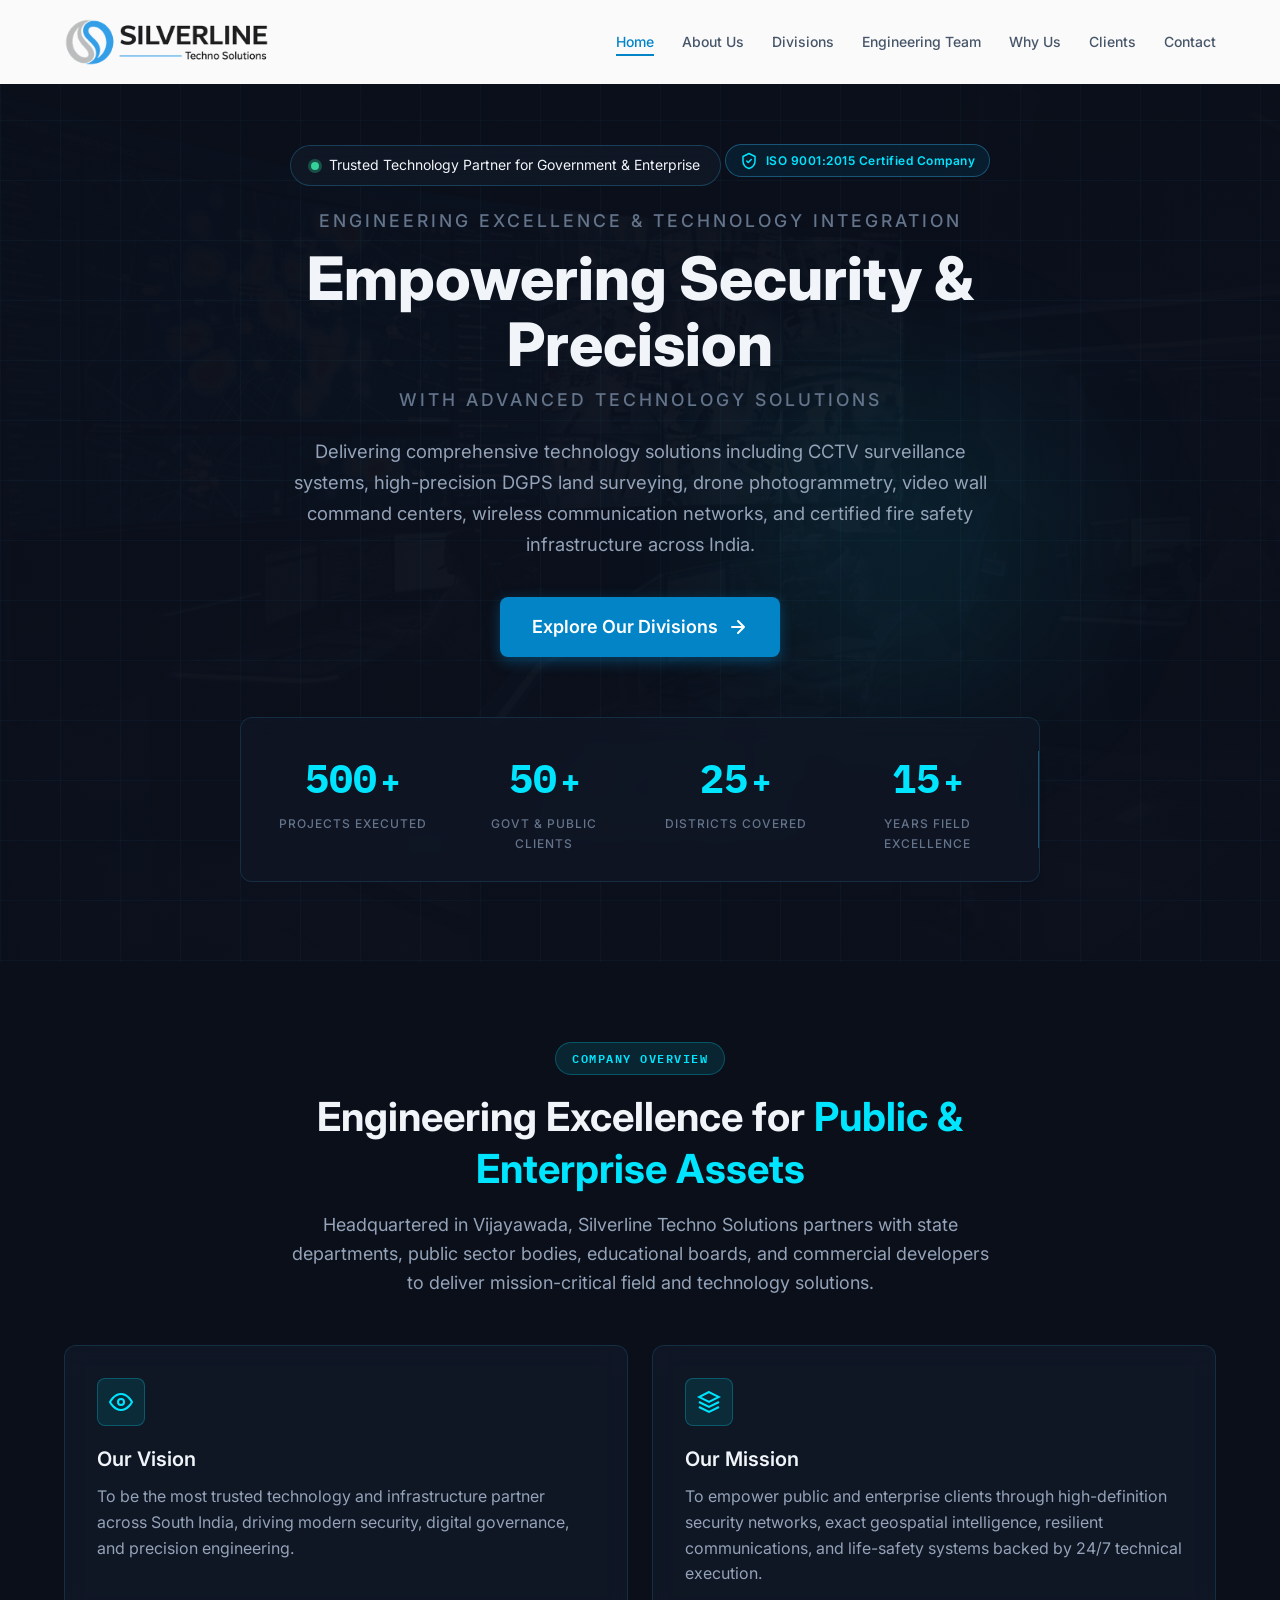
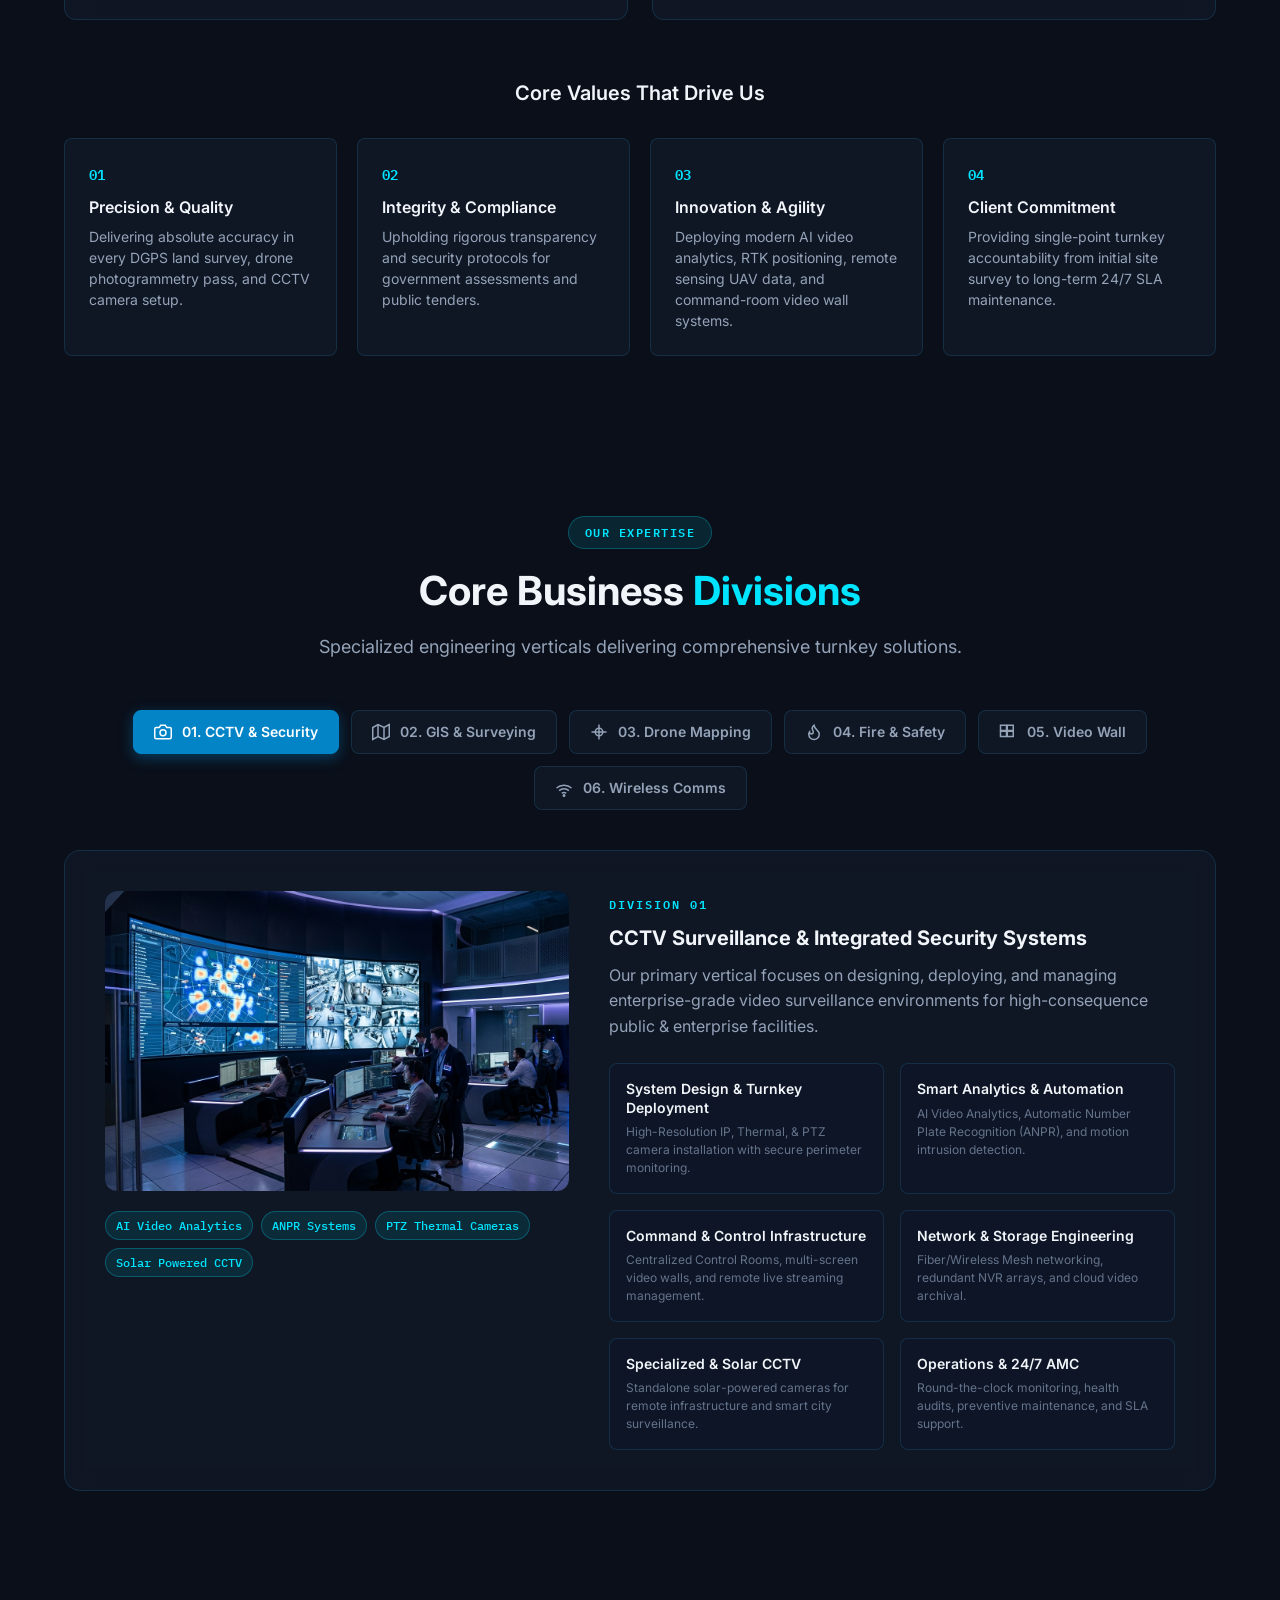
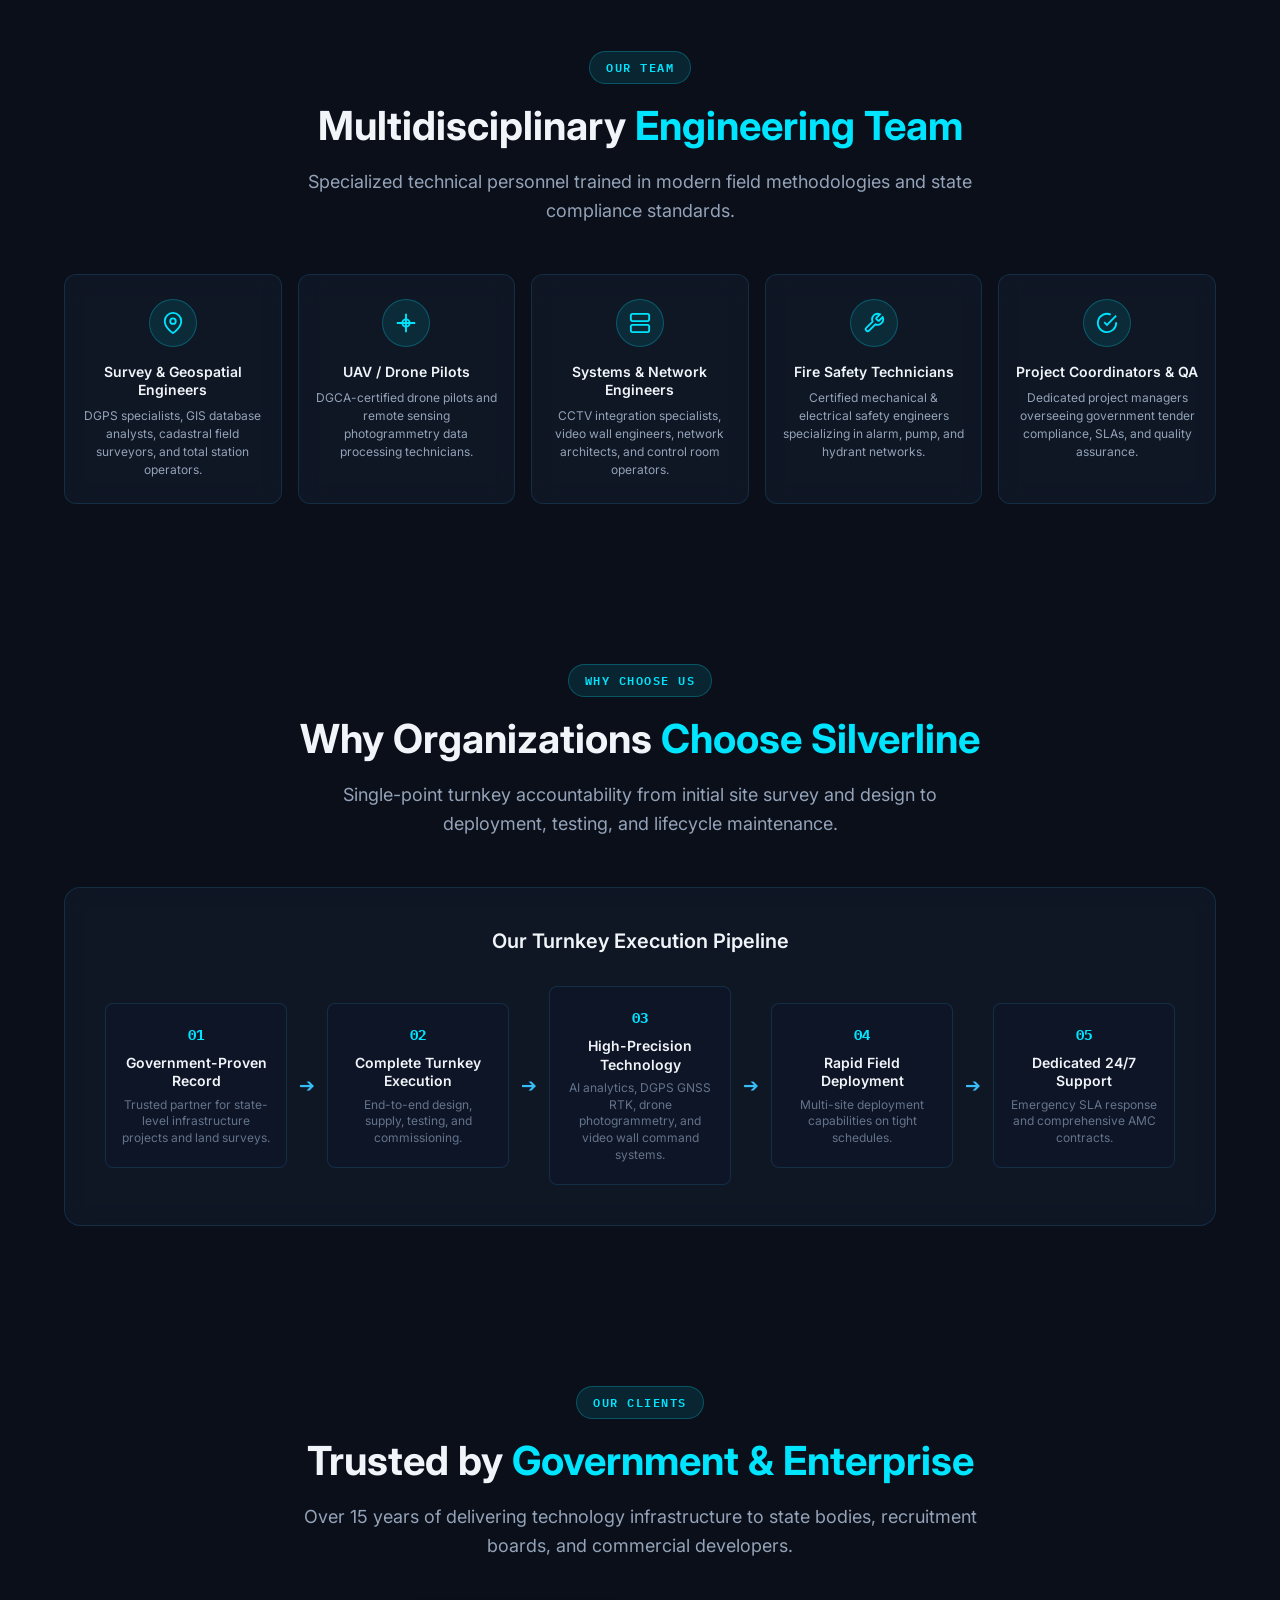
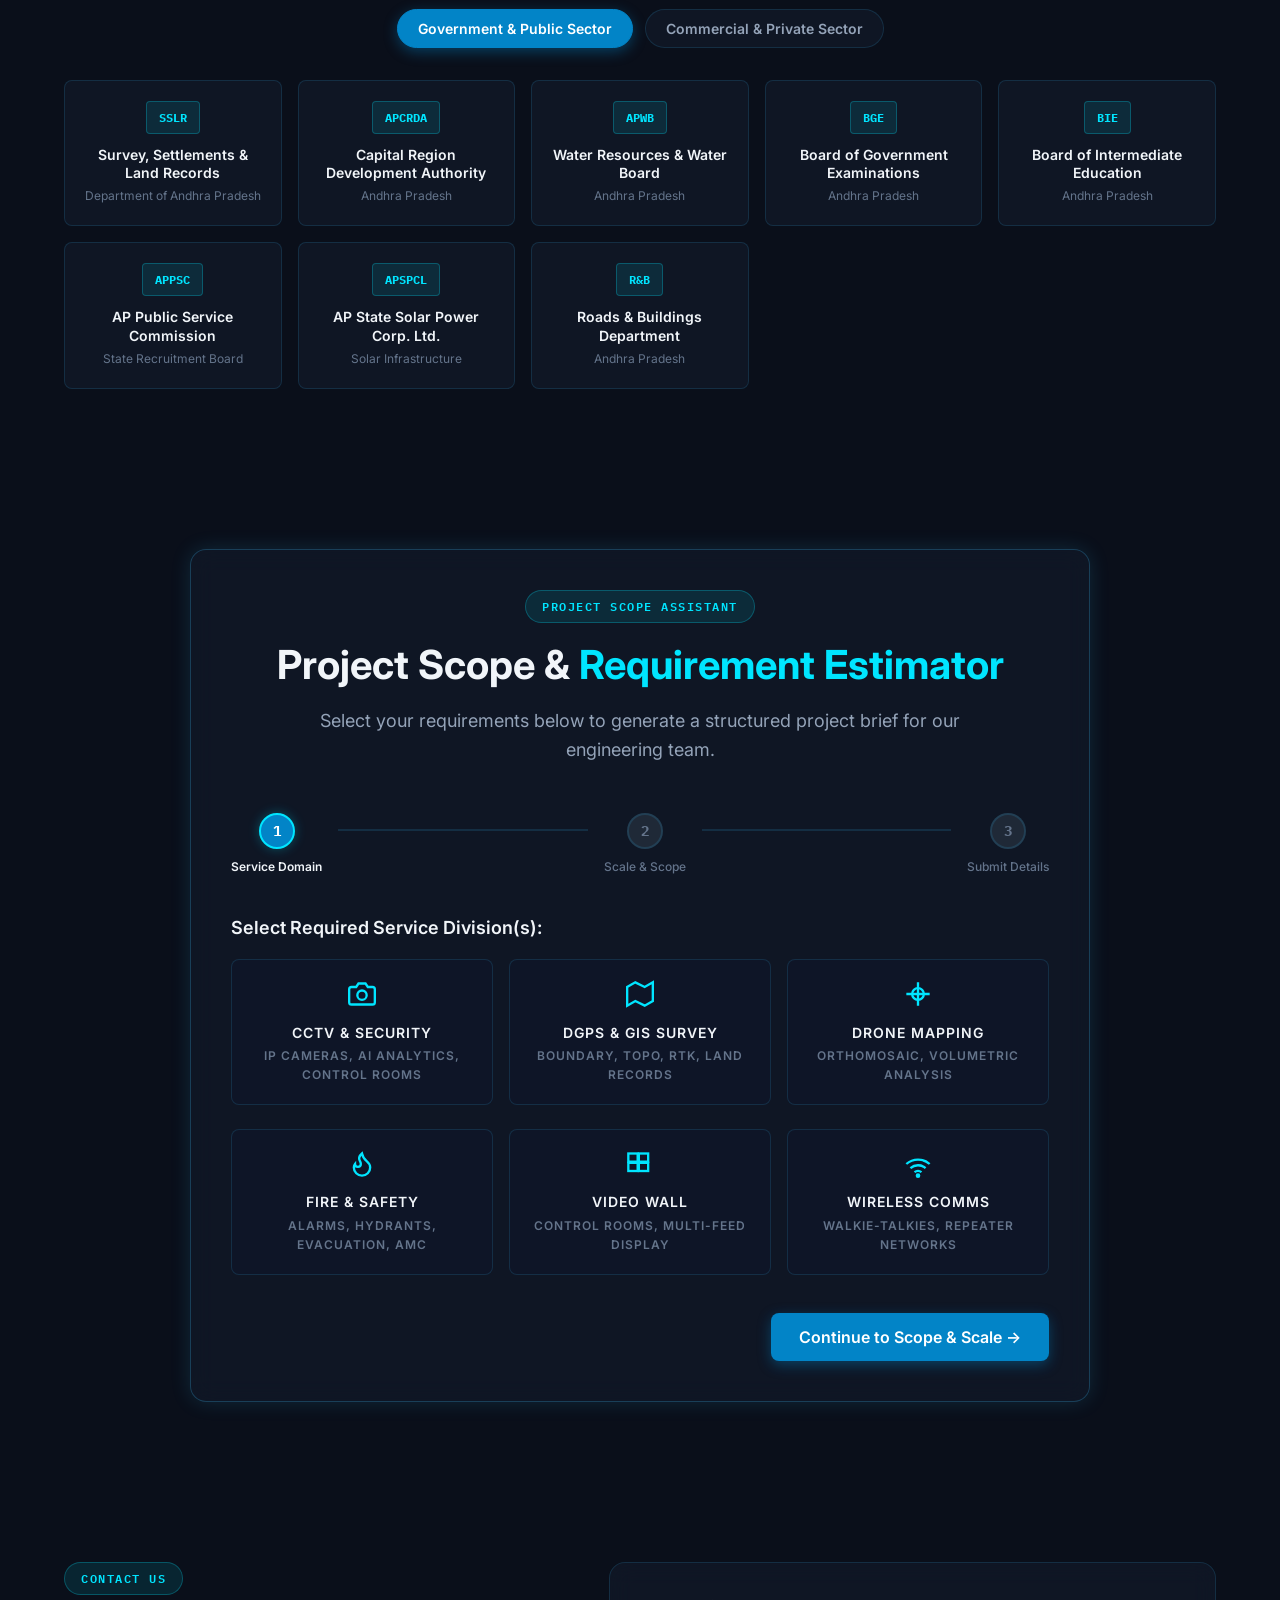
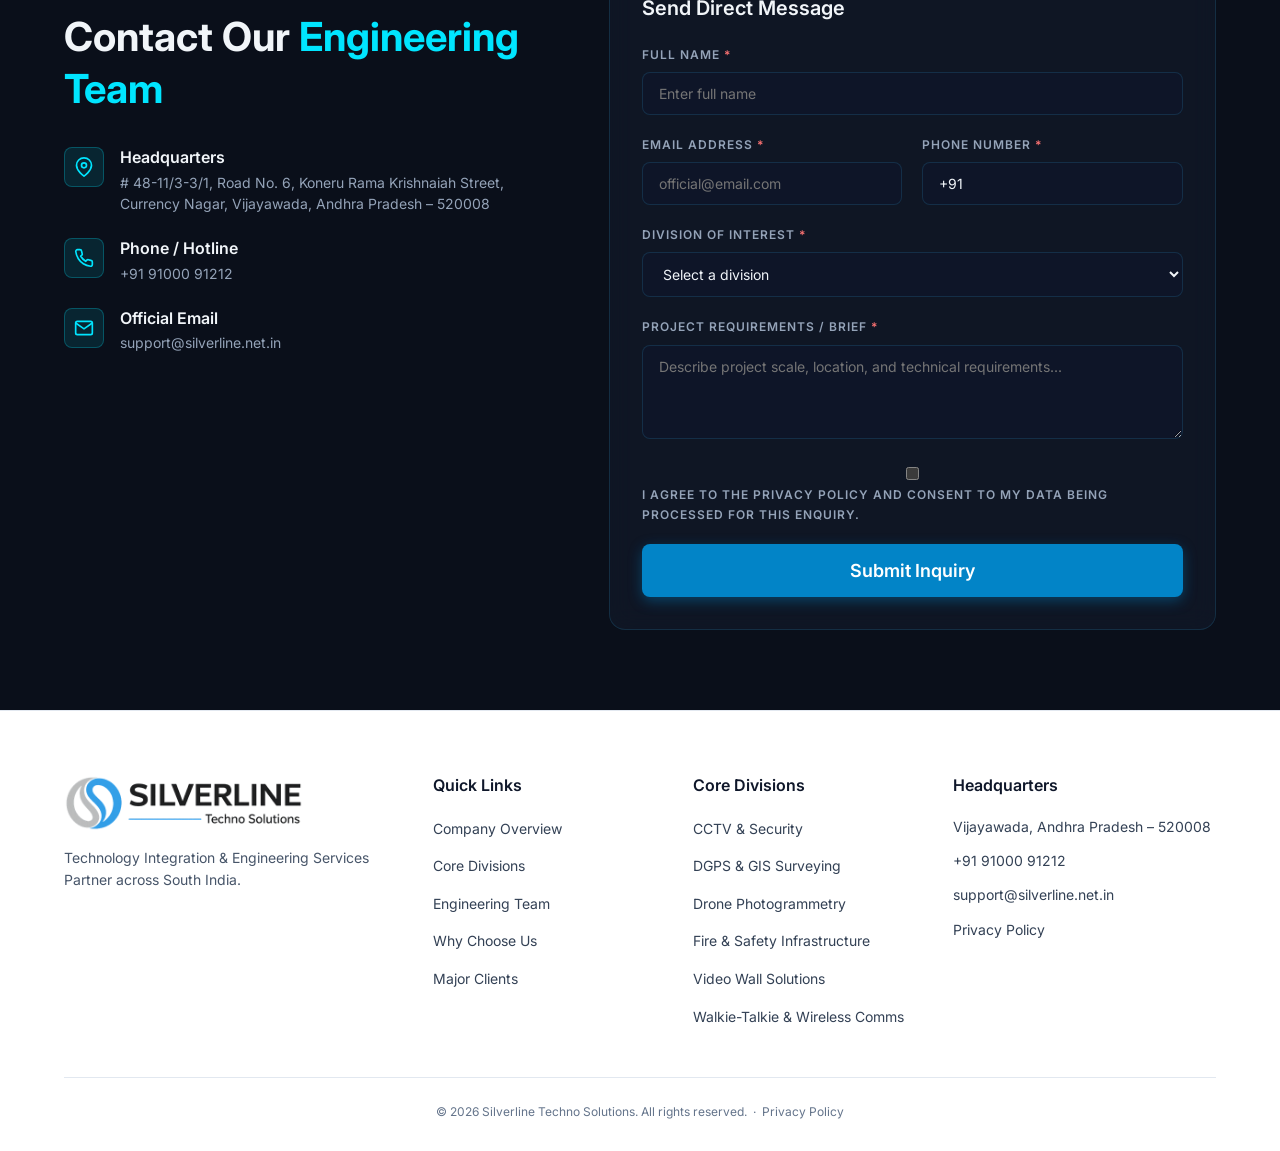
==== website-index.html @ 0b79c5ed "Add files via upload" ====
<!DOCTYPE html>
<html lang="en">
<head>
<meta charset="UTF-8">
<meta name="viewport" content="width=device-width, initial-scale=1.0">
<meta http-equiv="X-UA-Compatible" content="IE=edge">
<title>Silverline Techno Solutions | CCTV Surveillance, GIS Surveying, Drone Mapping & Fire Safety</title>
<meta name="description" content="Silverline Techno Solutions is a leading technology integration and engineering services firm specializing in CCTV Surveillance, DGPS/GIS Land Surveying, Drone Photogrammetry, and Fire & Safety Systems in Vijayawada, Andhra Pradesh.">
<meta name="keywords" content="CCTV surveillance, GIS mapping, land surveying, DGPS GNSS, drone photogrammetry, fire safety, video wall, walkie talkie, wireless communication, Vijayawada, Andhra Pradesh, APPSC, APCRDA">
<meta name="author" content="Silverline Techno Solutions">
<meta name="robots" content="index, follow">
<link rel="canonical" href="https://silverline.net.in/">
<!-- Open Graph / Social -->
<meta property="og:type" content="website">
<meta property="og:url" content="https://silverline.net.in/">
<meta property="og:title" content="Silverline Techno Solutions | Engineering & Technology Integration">
<meta property="og:description" content="Turnkey execution of CCTV surveillance, high-precision geospatial surveys, drone mapping, video walls, wireless communications and fire safety infrastructure across India.">
<meta property="og:image" content="https://silverline.net.in/hero_surveillance_tech.jpg">
<meta property="og:locale" content="en_IN">
<meta property="og:site_name" content="Silverline Techno Solutions">
<meta name="twitter:card" content="summary_large_image">
<meta name="twitter:title" content="Silverline Techno Solutions">
<meta name="twitter:description" content="CCTV Surveillance, GIS Mapping, DGPS Survey, Drone Solutions, Video Walls, Wireless Communications & Fire Safety">
<meta name="twitter:image" content="https://silverline.net.in/hero_surveillance_tech.jpg">
<link rel="icon" type="image/x-icon" href="favicon.ico">
<link rel="icon" type="image/png" sizes="32x32" href="favicon.png">
<link rel="icon" type="image/png" sizes="192x192" href="favicon-192.png">
<link rel="apple-touch-icon" href="apple-touch-icon.png">
<link rel="preconnect" href="https://fonts.googleapis.com">
<link rel="preconnect" href="https://fonts.gstatic.com" crossorigin>
<link href="https://fonts.googleapis.com/css2?family=Space+Grotesk:wght@500;600;700&family=Inter:wght@400;500;600;700&family=IBM+Plex+Mono:wght@400;500;600&display=swap" rel="stylesheet">
<!-- Schema.org JSON-LD -->
<script type="application/ld+json">
{
"@context": "https://schema.org",
"@type": "Organization",
"name": "Silverline Techno Solutions",
"url": "https://silverline.net.in",
"logo": "https://silverline.net.in/logo_nav.png",
"description": "Leading technology integration and engineering services firm specializing in CCTV Surveillance, GIS Mapping, DGPS Land Surveying, Drone Photogrammetry, Video Wall Solutions, Wireless Communications, and Fire & Safety Infrastructure.",
"address": {
"@type": "PostalAddress",
"streetAddress": "# 48-11/3-3/1, Road No. 6, Koneru Rama Krishnaiah Street, Currency Nagar",
"addressLocality": "Vijayawada",
"addressRegion": "Andhra Pradesh",
"postalCode": "520008",
"addressCountry": "IN"
},
"contactPoint": {
"@type": "ContactPoint",
"telephone": "+91-9100091212",
"contactType": "sales & customer support",
"email": "support@silverline.net.in"
}
}
</script>
<link rel="stylesheet" href="styles.css">
<style>
/* ---- Logo size override (tight transparent brand mark) ---- */
.nav-logo .logo-full{
height:48px;
width:auto;
max-width:none;
transition:height .2s ease;
}
.footer-logo .logo-full{
height:56px;
width:auto;
max-width:none;
}
@media (max-width:640px){
.nav-logo .logo-full{height:38px;}
.footer-logo .logo-full{height:46px;}
}
</style>
</head>
<body>
<a href="#main-content" class="skip-link">Skip to main content</a>

<!-- ====== HEADER / NAVIGATION ====== -->
<header class="navbar" id="navbar" role="banner">
<div class="nav-container">
<a href="#" class="nav-logo" aria-label="Silverline Techno Solutions - Home">
<img src="logo_nav.png" alt="Silverline Techno Solutions" class="logo-full" loading="eager">
</a>
<nav class="nav-links" id="navLinks" role="navigation" aria-label="Main navigation">
<ul>
<li><a href="#home" class="active" aria-current="page">Home</a></li>
<li><a href="#about">About Us</a></li>
<li><a href="#divisions">Divisions</a></li>
<li><a href="#team">Engineering Team</a></li>
<li><a href="#why-us">Why Us</a></li>
<li><a href="#clients">Clients</a></li>
<li><a href="#contact">Contact</a></li>
</ul>
</nav>
<button class="mobile-menu-btn" id="mobileMenuBtn" aria-label="Toggle navigation menu" aria-expanded="false" aria-controls="navLinks">
<span aria-hidden="true"></span>
<span aria-hidden="true"></span>
<span aria-hidden="true"></span>
</button>
</div>
</header>

<main id="main-content">

<!-- ====== HERO SECTION ====== -->
<section class="hero" id="home" aria-label="Hero section">
<div class="hero-bg" aria-hidden="true">
<img src="hero_surveillance_tech.jpg" alt="High-tech surveillance command center" class="hero-bg-img" loading="eager">
<div class="hero-overlay"></div>
<div class="hero-grid-pattern"></div>
<div class="hero-glow-effect"></div>
</div>
<div class="container hero-container">
<div class="hero-content">
<div class="hero-badge">
<span class="badge-pulse" aria-hidden="true"></span>
Trusted Technology Partner for Government & Enterprise
</div>
<div class="hero-iso-badge" aria-label="ISO 9001:2015 Certified Company">
<svg width="18" height="18" viewBox="0 0 24 24" fill="none" stroke="currentColor" stroke-width="2" stroke-linecap="round" stroke-linejoin="round" aria-hidden="true"><path d="M12 2l8 4v6c0 5-3.5 8.5-8 10-4.5-1.5-8-5-8-10V6l8-4z"/><path d="M9 12l2 2 4-4"/></svg>
ISO 9001:2015 Certified Company
</div>
<h1 class="hero-title">
<span class="title-sub">Engineering Excellence & Technology Integration</span>
<span class="title-main">Empowering Security & Precision</span>
<span class="title-sub">with Advanced Technology Solutions</span>
</h1>
<p class="hero-description">
Delivering comprehensive technology solutions including CCTV surveillance systems,
high-precision DGPS land surveying, drone photogrammetry, video wall command centers,
wireless communication networks, and certified fire safety infrastructure across India.
</p>
<div class="hero-actions">
<a href="#divisions" class="btn-primary btn-large">
Explore Our Divisions
<svg width="20" height="20" viewBox="0 0 20 20" fill="none" aria-hidden="true"><path d="M4 10H16M16 10L10 4M16 10L10 16" stroke="currentColor" stroke-width="2" stroke-linecap="round" stroke-linejoin="round"/></svg>
</a>
</div>
<div class="hero-stats" role="list" aria-label="Key operational metrics">
<div class="stat-card" role="listitem">
<div class="stat-number" data-target="500">0</div>
<span class="stat-suffix">+</span>
<div class="stat-label">Projects Executed</div>
</div>
<div class="stat-divider" aria-hidden="true"></div>
<div class="stat-card" role="listitem">
<div class="stat-number" data-target="50">0</div>
<span class="stat-suffix">+</span>
<div class="stat-label">Govt & Public Clients</div>
</div>
<div class="stat-divider" aria-hidden="true"></div>
<div class="stat-card" role="listitem">
<div class="stat-number" data-target="25">0</div>
<span class="stat-suffix">+</span>
<div class="stat-label">Districts Covered</div>
</div>
<div class="stat-divider" aria-hidden="true"></div>
<div class="stat-card" role="listitem">
<div class="stat-number" data-target="15">0</div>
<span class="stat-suffix">+</span>
<div class="stat-label">Years Field Excellence</div>
</div>
</div>
</div>
</div>
</section>

<!-- ====== ABOUT, VISION & CORE VALUES ====== -->
<section class="about section" id="about" aria-labelledby="about-heading">
<div class="container">
<div class="section-header center">
<span class="section-tag">Company Overview</span>
<h2 class="section-title" id="about-heading">Engineering Excellence for <span class="gradient-text">Public & Enterprise Assets</span></h2>
<p class="section-subtitle">Headquartered in Vijayawada, Silverline Techno Solutions partners with state departments, public sector bodies, educational boards, and commercial developers to deliver mission-critical field and technology solutions.</p>
</div>
<div class="vision-mission-grid">
<div class="vm-card glass-card">
<div class="vm-icon" aria-hidden="true">
<svg viewBox="0 0 24 24" fill="none" stroke="currentColor" stroke-width="2"><path d="M1 12s4-8 11-8 11 8 11 8-4 8-11 8-11-8-11-8z"/><circle cx="12" cy="12" r="3"/></svg>
</div>
<h3>Our Vision</h3>
<p>To be the most trusted technology and infrastructure partner across South India, driving modern security, digital governance, and precision engineering.</p>
</div>
<div class="vm-card glass-card">
<div class="vm-icon" aria-hidden="true">
<svg viewBox="0 0 24 24" fill="none" stroke="currentColor" stroke-width="2"><path d="M12 2L2 7l10 5 10-5-10-5zM2 17l10 5 10-5M2 12l10 5 10-5"/></svg>
</div>
<h3>Our Mission</h3>
<p>To empower public and enterprise clients through high-definition security networks, exact geospatial intelligence, resilient communications, and life-safety systems backed by 24/7 technical execution.</p>
</div>
</div>
<div class="values-wrapper">
<h3 class="sub-heading center">Core Values That Drive Us</h3>
<div class="values-grid">
<div class="value-card">
<div class="value-number">01</div>
<h4>Precision & Quality</h4>
<p>Delivering absolute accuracy in every DGPS land survey, drone photogrammetry pass, and CCTV camera setup.</p>
</div>
<div class="value-card">
<div class="value-number">02</div>
<h4>Integrity & Compliance</h4>
<p>Upholding rigorous transparency and security protocols for government assessments and public tenders.</p>
</div>
<div class="value-card">
<div class="value-number">03</div>
<h4>Innovation & Agility</h4>
<p>Deploying modern AI video analytics, RTK positioning, remote sensing UAV data, and command-room video wall systems.</p>
</div>
<div class="value-card">
<div class="value-number">04</div>
<h4>Client Commitment</h4>
<p>Providing single-point turnkey accountability from initial site survey to long-term 24/7 SLA maintenance.</p>
</div>
</div>
</div>
</div>
</section>

<!-- ====== CORE BUSINESS DIVISIONS ====== -->
<section class="divisions section" id="divisions" aria-labelledby="divisions-heading">
<div class="container">
<div class="section-header center">
<span class="section-tag">Our Expertise</span>
<h2 class="section-title" id="divisions-heading">Core Business <span class="gradient-text">Divisions</span></h2>
<p class="section-subtitle">Specialized engineering verticals delivering comprehensive turnkey solutions.</p>
</div>

<!-- Division Navigation Tabs -->
<div class="division-tabs-nav" role="tablist" aria-label="Business Divisions">
<button class="div-tab-btn active" role="tab" id="tab-cctv" aria-selected="true" aria-controls="panel-cctv">
<svg viewBox="0 0 24 24" fill="none" stroke="currentColor" stroke-width="2" aria-hidden="true"><path d="M23 19a2 2 0 0 1-2 2H3a2 2 0 0 1-2-2V8a2 2 0 0 1 2-2h4l2-3h6l2 3h4a2 2 0 0 1 2 2z"/><circle cx="12" cy="13" r="4"/></svg>
<span>01. CCTV & Security</span>
</button>
<button class="div-tab-btn" role="tab" id="tab-gis" aria-selected="false" aria-controls="panel-gis">
<svg viewBox="0 0 24 24" fill="none" stroke="currentColor" stroke-width="2" aria-hidden="true"><polygon points="1 6 1 22 8 18 16 22 23 18 23 2 16 6 8 2 1 6"/><line x1="8" y1="2" x2="8" y2="18"/><line x1="16" y1="6" x2="16" y2="22"/></svg>
<span>02. GIS & Surveying</span>
</button>
<button class="div-tab-btn" role="tab" id="tab-drone" aria-selected="false" aria-controls="panel-drone">
<svg viewBox="0 0 24 24" fill="none" stroke="currentColor" stroke-width="2" aria-hidden="true"><path d="M12 2v20M2 12h20"/><circle cx="12" cy="12" r="5"/></svg>
<span>03. Drone Mapping</span>
</button>
<button class="div-tab-btn" role="tab" id="tab-fire" aria-selected="false" aria-controls="panel-fire">
<svg viewBox="0 0 24 24" fill="none" stroke="currentColor" stroke-width="2" aria-hidden="true"><path d="M8.5 14.5A2.5 2.5 0 0 0 11 12c0-1.38-.5-2-1-3-1.072-2.143-.224-4.054 2-6 .5 2.5 2 4.9 4 6.5 2 1.6 3 3.5 3 5.5a7 7 0 1 1-14 0c0-1.153.433-2.294 1-3a2.5 2.5 0 0 0 2.5 2.5z"/></svg>
<span>04. Fire & Safety</span>
</button>
<button class="div-tab-btn" role="tab" id="tab-videowall" aria-selected="false" aria-controls="panel-videowall">
<svg viewBox="0 0 24 24" fill="none" stroke="currentColor" stroke-width="2" aria-hidden="true"><rect x="2" y="3" width="8" height="7"/><rect x="11" y="3" width="8" height="7"/><rect x="2" y="11" width="8" height="7"/><rect x="11" y="11" width="8" height="7"/></svg>
<span>05. Video Wall</span>
</button>
<button class="div-tab-btn" role="tab" id="tab-wireless" aria-selected="false" aria-controls="panel-wireless">
<svg viewBox="0 0 24 24" fill="none" stroke="currentColor" stroke-width="2" aria-hidden="true"><path d="M2 12a15 15 0 0 1 20 0"/><path d="M5.5 15.5a10 10 0 0 1 13 0"/><path d="M9 19a5 5 0 0 1 6 0"/><circle cx="12" cy="22" r="1"/></svg>
<span>06. Wireless Comms</span>
</button>
</div>

<!-- Division Panels Container -->
<div class="division-panels">

<!-- Panel 1: CCTV Surveillance -->
<div class="div-panel active" id="panel-cctv" role="tabpanel" aria-labelledby="tab-cctv">
<div class="panel-grid">
<div class="panel-image-col">
<img src="hero_surveillance_tech.jpg" alt="Enterprise CCTV Control Room" loading="lazy" width="600" height="400">
<div class="tech-badge-container">
<span class="tech-tag">AI Video Analytics</span>
<span class="tech-tag">ANPR Systems</span>
<span class="tech-tag">PTZ Thermal Cameras</span>
<span class="tech-tag">Solar Powered CCTV</span>
</div>
</div>
<div class="panel-content-col">
<div class="panel-header">
<span class="div-num">Division 01</span>
<h3>CCTV Surveillance & Integrated Security Systems</h3>
<p class="div-desc">Our primary vertical focuses on designing, deploying, and managing enterprise-grade video surveillance environments for high-consequence public & enterprise facilities.</p>
</div>
<div class="services-list-grid">
<div class="service-box">
<h4>System Design & Turnkey Deployment</h4>
<p>High-Resolution IP, Thermal, & PTZ camera installation with secure perimeter monitoring.</p>
</div>
<div class="service-box">
<h4>Smart Analytics & Automation</h4>
<p>AI Video Analytics, Automatic Number Plate Recognition (ANPR), and motion intrusion detection.</p>
</div>
<div class="service-box">
<h4>Command & Control Infrastructure</h4>
<p>Centralized Control Rooms, multi-screen video walls, and remote live streaming management.</p>
</div>
<div class="service-box">
<h4>Network & Storage Engineering</h4>
<p>Fiber/Wireless Mesh networking, redundant NVR arrays, and cloud video archival.</p>
</div>
<div class="service-box">
<h4>Specialized & Solar CCTV</h4>
<p>Standalone solar-powered cameras for remote infrastructure and smart city surveillance.</p>
</div>
<div class="service-box">
<h4>Operations & 24/7 AMC</h4>
<p>Round-the-clock monitoring, health audits, preventive maintenance, and SLA support.</p>
</div>
</div>
</div>
</div>
</div>

<!-- Panel 2: Land Surveying & GIS -->
<div class="div-panel" id="panel-gis" role="tabpanel" aria-labelledby="tab-gis" hidden>
<div class="panel-grid">
<div class="panel-image-col">
<img src="survey_dgps_mapping.jpg" alt="DGPS Land Surveying in Field" loading="lazy" width="600" height="400">
<div class="tech-badge-container">
<span class="tech-tag">DGPS / GNSS</span>
<span class="tech-tag">RTK Positioning</span>
<span class="tech-tag">Total Station</span>
<span class="tech-tag">GIS Georeferencing</span>
</div>
</div>
<div class="panel-content-col">
<div class="panel-header">
<span class="div-num">Division 02</span>
<h3>Land Surveying & Geospatial (GIS) Services</h3>
<p class="div-desc">High-accuracy land surveying and spatial database creation supporting infrastructure development, urban planning, revenue land resurveys, and utility mapping.</p>
</div>
<div class="services-list-grid">
<div class="service-box">
<h4>DGPS / GNSS & RTK Surveys</h4>
<p>Centimeter-level positioning accuracy for cadastral boundaries and route alignment.</p>
</div>
<div class="service-box">
<h4>Topographical & Engineering Surveys</h4>
<p>Detailed elevation grids, digital terrain models (DTM), and contour mapping for construction.</p>
</div>
<div class="service-box">
<h4>GIS Database Creation & Georeferencing</h4>
<p>Asset mapping, utility grid digitizing, and spatial data integration for municipal bodies.</p>
</div>
<div class="service-box">
<h4>Cadastral & Boundary Demarcation</h4>
<p>Official land record verification, resurveys, and parcel boundary marking.</p>
</div>
</div>
</div>
</div>
</div>

<!-- Panel 3: Drone Mapping -->
<div class="div-panel" id="panel-drone" role="tabpanel" aria-labelledby="tab-drone" hidden>
<div class="panel-grid">
<div class="panel-image-col">
<img src="drone_aerial_mapping.jpg" alt="Drone Aerial Photogrammetry" loading="lazy" width="600" height="400">
<div class="tech-badge-container">
<span class="tech-tag">UAV Photogrammetry</span>
<span class="tech-tag">Orthomosaic Generation</span>
<span class="tech-tag">Volumetric Cut/Fill</span>
<span class="tech-tag">3D Mesh Modeling</span>
</div>
</div>
<div class="panel-content-col">
<div class="panel-header">
<span class="div-num">Division 03</span>
<h3>Drone Technologies & Aerial Mapping</h3>
<p class="div-desc">Utilizing modern UAV platforms, we capture high-resolution aerial data for large-scale engineering, infrastructure inspections, and land record digitization.</p>
</div>
<div class="services-list-grid">
<div class="service-box">
<h4>Aerial Photogrammetry & Mapping</h4>
<p>Generating high-resolution orthomosaic imagery and precise 3D elevation models.</p>
</div>
<div class="service-box">
<h4>Volumetric & Spatial Analysis</h4>
<p>Accurate stockpile volume calculations and topographical cut/fill calculations for mining & civil works.</p>
</div>
<div class="service-box">
<h4>Infrastructure & Construction Monitoring</h4>
<p>Periodic aerial inspection of ongoing highways, building corridors, and industrial sites.</p>
</div>
<div class="service-box">
<h4>Land Records Digitization</h4>
<p>Supporting state land resurvey initiatives (e.g., YSR Jagananna Saswatha Bhu Hakku / Swamitva schemes).</p>
</div>
</div>
</div>
</div>
</div>

<!-- Panel 4: Fire & Safety -->
<div class="div-panel" id="panel-fire" role="tabpanel" aria-labelledby="tab-fire" hidden>
<div class="panel-grid">
<div class="panel-image-col">
<img src="fire_safety_control.jpg" alt="Fire Safety System Panel" loading="lazy" width="600" height="400">
<div class="tech-badge-container">
<span class="tech-tag">Addressable Fire Alarms</span>
<span class="tech-tag">Hydrants & Sprinklers</span>
<span class="tech-tag">Voice Evacuation</span>
<span class="tech-tag">Fire Safety Audits</span>
</div>
</div>
<div class="panel-content-col">
<div class="panel-header">
<span class="div-num">Division 04</span>
<h3>Fire & Safety Infrastructure</h3>
<p class="div-desc">Complete protection for human life and enterprise assets through modern, fully compliant fire detection, suppression, and emergency evacuation systems.</p>
</div>
<div class="services-list-grid">
<div class="service-box">
<h4>Early Detection & Alarm Systems</h4>
<p>Addressable fire detection networks, multi-sensor smoke detectors, and extraction controls.</p>
</div>
<div class="service-box">
<h4>Suppression Systems</h4>
<p>Automatic fire sprinklers, hydrant networks, gas suppression systems, and high-pressure fire pumps.</p>
</div>
<div class="service-box">
<h4>Public Address & Evacuation</h4>
<p>Emergency voice communication, directional egress lighting, and central safety consoles.</p>
</div>
<div class="service-box">
<h4>Safety Audits & Maintenance</h4>
<p>Third-party testing, commissioning, government compliance audits, and annual maintenance contracts (AMC).</p>
</div>
</div>
</div>
</div>
</div>

<!-- Panel 5: Video Wall Solutions -->
<div class="div-panel" id="panel-videowall" role="tabpanel" aria-labelledby="tab-videowall" hidden>
<div class="panel-grid">
<div class="panel-image-col">
<img src="exam_live_streaming.jpg" alt="Command Center Video Wall Monitoring" loading="lazy" width="600" height="400">
<div class="tech-badge-container">
<span class="tech-tag">LED / LCD Video Walls</span>
<span class="tech-tag">Video Wall Controllers</span>
<span class="tech-tag">Multi-Feed Processors</span>
<span class="tech-tag">Control Room Design</span>
</div>
</div>
<div class="panel-content-col">
<div class="panel-header">
<span class="div-num">Division 05</span>
<h3>Video Wall & Command Center Solutions</h3>
<p class="div-desc">Bringing together camera feeds, GIS layers, and operational dashboards into a single, actionable view for control rooms, security centers, and operations hubs.</p>
</div>
<div class="services-list-grid">
<div class="service-box">
<h4>Video Wall Design & Installation</h4>
<p>LED and LCD video wall panels sized and configured for control room and command center environments.</p>
</div>
<div class="service-box">
<h4>Video Wall Controllers & Processors</h4>
<p>Multi-input processors that combine CCTV, GIS, and data feeds into a unified, flexible display layout.</p>
</div>
<div class="service-box">
<h4>Control Room Integration</h4>
<p>End-to-end command center build-out integrating surveillance, communications, and monitoring systems.</p>
</div>
<div class="service-box">
<h4>Support & Maintenance</h4>
<p>Calibration, uptime monitoring, and AMC support to keep display walls running reliably 24/7.</p>
</div>
</div>
</div>
</div>
</div>

<!-- Panel 6: Walkie-Talkie & Wireless Communications -->
<div class="div-panel" id="panel-wireless" role="tabpanel" aria-labelledby="tab-wireless" hidden>
<div class="panel-grid">
<div class="panel-image-col">
<img src="wireless_comms.svg" alt="Walkie-Talkie and Repeater Tower Wireless Communication" loading="lazy" width="600" height="400">
<div class="tech-badge-container">
<span class="tech-tag">Walkie-Talkie Systems</span>
<span class="tech-tag">Repeater Networks</span>
<span class="tech-tag">Digital & Analog Radio</span>
<span class="tech-tag">Site-Wide Coverage</span>
</div>
</div>
<div class="panel-content-col">
<div class="panel-header">
<span class="div-num">Division 06</span>
<h3>Walkie-Talkie & Wireless Communications</h3>
<p class="div-desc">Robust two-way wireless communication systems that keep field teams, security personnel, and site operations connected in real time, even across remote or challenging terrain.</p>
</div>
<div class="services-list-grid">
<div class="service-box">
<h4>Walkie-Talkie Supply & Deployment</h4>
<p>Digital and analog handheld radios configured for site-specific operational channels.</p>
</div>
<div class="service-box">
<h4>Repeater & Coverage Networks</h4>
<p>Repeater tower and base station setup extending reliable coverage across large or remote sites.</p>
</div>
<div class="service-box">
<h4>Integration with Security Operations</h4>
<p>Coordinated communication protocols linking field staff with CCTV and control room teams.</p>
</div>
<div class="service-box">
<h4>Maintenance & Fleet Management</h4>
<p>Device servicing, battery/charging fleet management, and ongoing AMC support.</p>
</div>
</div>
</div>
</div>
</div>

</div>
</div>
</section>

<!-- ====== MULTIDISCIPLINARY ENGINEERING TEAM ====== -->
<section class="team section" id="team" aria-labelledby="team-heading">
<div class="container">
<div class="section-header center">
<span class="section-tag">Our Team</span>
<h2 class="section-title" id="team-heading">Multidisciplinary <span class="gradient-text">Engineering Team</span></h2>
<p class="section-subtitle">Specialized technical personnel trained in modern field methodologies and state compliance standards.</p>
</div>
<div class="team-grid">
<div class="team-card glass-card">
<div class="team-icon" aria-hidden="true"><svg viewBox="0 0 24 24" fill="none" stroke="currentColor" stroke-width="2"><path d="M21 10c0 7-9 13-9 13s-9-6-9-13a9 9 0 0 1 18 0z"/><circle cx="12" cy="10" r="3"/></svg></div>
<h4>Survey & Geospatial Engineers</h4>
<p>DGPS specialists, GIS database analysts, cadastral field surveyors, and total station operators.</p>
</div>
<div class="team-card glass-card">
<div class="team-icon" aria-hidden="true"><svg viewBox="0 0 24 24" fill="none" stroke="currentColor" stroke-width="2"><path d="M12 2v20M2 12h20"/><circle cx="12" cy="12" r="4"/></svg></div>
<h4>UAV / Drone Pilots</h4>
<p>DGCA-certified drone pilots and remote sensing photogrammetry data processing technicians.</p>
</div>
<div class="team-card glass-card">
<div class="team-icon" aria-hidden="true"><svg viewBox="0 0 24 24" fill="none" stroke="currentColor" stroke-width="2"><rect x="2" y="2" width="20" height="8" rx="2" ry="2"/><rect x="2" y="14" width="20" height="8" rx="2" ry="2"/><line x1="6" y1="6" x2="6.01" y2="6"/><line x1="6" y1="18" x2="6.01" y2="18"/></svg></div>
<h4>Systems & Network Engineers</h4>
<p>CCTV integration specialists, video wall engineers, network architects, and control room operators.</p>
</div>
<div class="team-card glass-card">
<div class="team-icon" aria-hidden="true"><svg viewBox="0 0 24 24" fill="none" stroke="currentColor" stroke-width="2"><path d="M14.7 6.3a1 1 0 0 0 0 1.4l1.6 1.6a1 1 0 0 0 1.4 0l3.77-3.77a6 6 0 0 1-7.94 7.94l-6.91 6.91a2.12 2.12 0 0 1-3-3l6.91-6.91a6 6 0 0 1 7.94-7.94l-3.76 3.76z"/></svg></div>
<h4>Fire Safety Technicians</h4>
<p>Certified mechanical & electrical safety engineers specializing in alarm, pump, and hydrant networks.</p>
</div>
<div class="team-card glass-card">
<div class="team-icon" aria-hidden="true"><svg viewBox="0 0 24 24" fill="none" stroke="currentColor" stroke-width="2"><path d="M22 11.08V12a10 10 0 1 1-5.93-9.14"/><polyline points="22 4 12 14.01 9 11.01"/></svg></div>
<h4>Project Coordinators & QA</h4>
<p>Dedicated project managers overseeing government tender compliance, SLAs, and quality assurance.</p>
</div>
</div>
</div>
</section>

<!-- ====== WHY ORGANIZATIONS CHOOSE US & WORKFLOW ====== -->
<section class="why-us section" id="why-us" aria-labelledby="why-us-heading">
<div class="container">
<div class="section-header center">
<span class="section-tag">Why Choose Us</span>
<h2 class="section-title" id="why-us-heading">Why Organizations <span class="gradient-text">Choose Silverline</span></h2>
<p class="section-subtitle">Single-point turnkey accountability from initial site survey and design to deployment, testing, and lifecycle maintenance.</p>
</div>
<!-- Turnkey Workflow Diagram -->
<div class="workflow-container">
<h3 class="workflow-title center">Our Turnkey Execution Pipeline</h3>
<div class="workflow-grid">
<div class="wf-step">
<div class="wf-number">01</div>
<h4>Government-Proven Record</h4>
<p>Trusted partner for state-level infrastructure projects and land surveys.</p>
</div>
<div class="wf-arrow" aria-hidden="true">➔</div>
<div class="wf-step">
<div class="wf-number">02</div>
<h4>Complete Turnkey Execution</h4>
<p>End-to-end design, supply, testing, and commissioning.</p>
</div>
<div class="wf-arrow" aria-hidden="true">➔</div>
<div class="wf-step">
<div class="wf-number">03</div>
<h4>High-Precision Technology</h4>
<p>AI analytics, DGPS GNSS RTK, drone photogrammetry, and video wall command systems.</p>
</div>
<div class="wf-arrow" aria-hidden="true">➔</div>
<div class="wf-step">
<div class="wf-number">04</div>
<h4>Rapid Field Deployment</h4>
<p>Multi-site deployment capabilities on tight schedules.</p>
</div>
<div class="wf-arrow" aria-hidden="true">➔</div>
<div class="wf-step">
<div class="wf-number">05</div>
<h4>Dedicated 24/7 Support</h4>
<p>Emergency SLA response and comprehensive AMC contracts.</p>
</div>
</div>
</div>
</div>
</section>

<!-- ====== CLIENTS & SECTOR EXPERIENCE ====== -->
<section class="clients section" id="clients" aria-labelledby="clients-heading">
<div class="container">
<div class="section-header center">
<span class="section-tag">Our Clients</span>
<h2 class="section-title" id="clients-heading">Trusted by <span class="gradient-text">Government & Enterprise</span></h2>
<p class="section-subtitle">Over 15 years of delivering technology infrastructure to state bodies, recruitment boards, and commercial developers.</p>
</div>
<div class="clients-tabs-nav" role="tablist" aria-label="Client Categories">
<button class="client-tab-btn active" role="tab" id="client-tab-govt" aria-selected="true" aria-controls="client-panel-govt">Government & Public Sector</button>
<button class="client-tab-btn" role="tab" id="client-tab-pvt" aria-selected="false" aria-controls="client-panel-pvt">Commercial & Private Sector</button>
</div>
<div class="clients-panels">
<div class="client-panel active" id="client-panel-govt" role="tabpanel" aria-labelledby="client-tab-govt">
<div class="clients-grid">
<div class="client-card">
<div class="client-icon">SSLR</div>
<h4>Survey, Settlements & Land Records</h4>
<p>Department of Andhra Pradesh</p>
</div>
<div class="client-card">
<div class="client-icon">APCRDA</div>
<h4>Capital Region Development Authority</h4>
<p>Andhra Pradesh</p>
</div>
<div class="client-card">
<div class="client-icon">APWB</div>
<h4>Water Resources & Water Board</h4>
<p>Andhra Pradesh</p>
</div>
<div class="client-card">
<div class="client-icon">BGE</div>
<h4>Board of Government Examinations</h4>
<p>Andhra Pradesh</p>
</div>
<div class="client-card">
<div class="client-icon">BIE</div>
<h4>Board of Intermediate Education</h4>
<p>Andhra Pradesh</p>
</div>
<div class="client-card">
<div class="client-icon">APPSC</div>
<h4>AP Public Service Commission</h4>
<p>State Recruitment Board</p>
</div>
<div class="client-card">
<div class="client-icon">APSPCL</div>
<h4>AP State Solar Power Corp. Ltd.</h4>
<p>Solar Infrastructure</p>
</div>
<div class="client-card">
<div class="client-icon">R&B</div>
<h4>Roads & Buildings Department</h4>
<p>Andhra Pradesh</p>
</div>
</div>
</div>
<div class="client-panel" id="client-panel-pvt" role="tabpanel" aria-labelledby="client-tab-pvt" hidden>
<div class="clients-grid">
<div class="client-card">
<div class="client-icon">REAL</div>
<h4>Real Estate Developers</h4>
<p>Gated Communities & Commercial Layouts</p>
</div>
<div class="client-card">
<div class="client-icon">INFRA</div>
<h4>Infrastructure Companies</h4>
<p>Highway & Civil Contractors</p>
</div>
<div class="client-card">
<div class="client-icon">EDU</div>
<h4>Educational Institutions</h4>
<p>Private Engineering & University Campuses</p>
</div>
<div class="client-card">
<div class="client-icon">IND</div>
<h4>Industrial Establishments</h4>
<p>Factories & Warehouses</p>
</div>
<div class="client-card">
<div class="client-icon">COMM</div>
<h4>Commercial Enterprises</h4>
<p>Offices & Retail Facilities</p>
</div>
<div class="client-card">
<div class="client-icon">LAND</div>
<h4>Individual Landowners</h4>
<p>DGPS Boundary & Resurvey Clients</p>
</div>
</div>
</div>
</div>
</div>
</section>

<!-- ====== INTERACTIVE PROJECT SCOPE ESTIMATOR WIZARD ====== -->
<section class="estimator section" id="estimator" aria-labelledby="estimator-heading">
<div class="container">
<div class="estimator-card glass-card-glow">
<div class="section-header center">
<span class="section-tag">Project Scope Assistant</span>
<h2 class="section-title" id="estimator-heading">Project Scope & <span class="gradient-text">Requirement Estimator</span></h2>
<p class="section-subtitle">Select your requirements below to generate a structured project brief for our engineering team.</p>
</div>
<div class="wizard-container" id="wizardContainer">
<!-- Step Progress -->
<div class="wizard-progress">
<div class="step-item active" data-step="1">
<div class="step-num">1</div>
<span>Service Domain</span>
</div>
<div class="step-line"></div>
<div class="step-item" data-step="2">
<div class="step-num">2</div>
<span>Scale & Scope</span>
</div>
<div class="step-line"></div>
<div class="step-item" data-step="3">
<div class="step-num">3</div>
<span>Submit Details</span>
</div>
</div>
<!-- Step 1 Content -->
<div class="wizard-step active" id="wizard-step-1">
<h4>Select Required Service Division(s):</h4>
<div class="wizard-options-grid">
<label class="wiz-option-card">
<input type="checkbox" name="wiz_service" value="CCTV Surveillance & Security">
<div class="wiz-card-inner">
<svg viewBox="0 0 24 24" fill="none" stroke="currentColor" stroke-width="2"><path d="M23 19a2 2 0 0 1-2 2H3a2 2 0 0 1-2-2V8a2 2 0 0 1 2-2h4l2-3h6l2 3h4a2 2 0 0 1 2 2z"/><circle cx="12" cy="13" r="4"/></svg>
<h5>CCTV & Security</h5>
<p>IP Cameras, AI Analytics, Control Rooms</p>
</div>
</label>
<label class="wiz-option-card">
<input type="checkbox" name="wiz_service" value="DGPS / GIS Land Surveying">
<div class="wiz-card-inner">
<svg viewBox="0 0 24 24" fill="none" stroke="currentColor" stroke-width="2"><polygon points="1 6 1 22 8 18 16 22 23 18 23 2 16 6 8 2 1 6"/></svg>
<h5>DGPS & GIS Survey</h5>
<p>Boundary, Topo, RTK, Land Records</p>
</div>
</label>
<label class="wiz-option-card">
<input type="checkbox" name="wiz_service" value="Drone Aerial Photogrammetry">
<div class="wiz-card-inner">
<svg viewBox="0 0 24 24" fill="none" stroke="currentColor" stroke-width="2"><path d="M12 2v20M2 12h20"/><circle cx="12" cy="12" r="5"/></svg>
<h5>Drone Mapping</h5>
<p>Orthomosaic, Volumetric analysis</p>
</div>
</label>
<label class="wiz-option-card">
<input type="checkbox" name="wiz_service" value="Fire & Safety Infrastructure">
<div class="wiz-card-inner">
<svg viewBox="0 0 24 24" fill="none" stroke="currentColor" stroke-width="2"><path d="M8.5 14.5A2.5 2.5 0 0 0 11 12c0-1.38-.5-2-1-3-1.072-2.143-.224-4.054 2-6 .5 2.5 2 4.9 4 6.5 2 1.6 3 3.5 3 5.5a7 7 0 1 1-14 0c0-1.153.433-2.294 1-3a2.5 2.5 0 0 0 2.5 2.5z"/></svg>
<h5>Fire & Safety</h5>
<p>Alarms, Hydrants, Evacuation, AMC</p>
</div>
</label>
<label class="wiz-option-card">
<input type="checkbox" name="wiz_service" value="Video Wall Solutions">
<div class="wiz-card-inner">
<svg viewBox="0 0 24 24" fill="none" stroke="currentColor" stroke-width="2"><rect x="2" y="3" width="8" height="7"/><rect x="11" y="3" width="8" height="7"/><rect x="2" y="11" width="8" height="7"/><rect x="11" y="11" width="8" height="7"/></svg>
<h5>Video Wall</h5>
<p>Control rooms, multi-feed display</p>
</div>
</label>
<label class="wiz-option-card">
<input type="checkbox" name="wiz_service" value="Walkie-Talkie / Wireless Communications">
<div class="wiz-card-inner">
<svg viewBox="0 0 24 24" fill="none" stroke="currentColor" stroke-width="2"><path d="M2 12a15 15 0 0 1 20 0"/><path d="M5.5 15.5a10 10 0 0 1 13 0"/><path d="M9 19a5 5 0 0 1 6 0"/><circle cx="12" cy="22" r="1"/></svg>
<h5>Wireless Comms</h5>
<p>Walkie-talkies, repeater networks</p>
</div>
</label>
</div>
<div class="wizard-actions">
<button type="button" class="btn-primary" id="wizNext1">Continue to Scope & Scale →</button>
</div>
</div>
<!-- Step 2 Content -->
<div class="wizard-step" id="wizard-step-2" hidden>
<h4>Define Scope & Timeline:</h4>
<div class="form-row">
<div class="form-group">
<label for="wiz_scale">Estimated Project Scale / Size:</label>
<select id="wiz_scale" name="wiz_scale">
<option value="Single Location / Small Campus">Single Location / Small Campus</option>
<option value="Multi-Location / District Level (5-20 Venues)">Multi-Location / District Level (5-20 Venues)</option>
<option value="State-Wide / Enterprise Network (50+ Venues)">State-Wide / Enterprise Network (50+ Venues)</option>
<option value="Land Survey (< 50 Acres)">Land Survey (&lt; 50 Acres)</option>
<option value="Large Land Resurvey (> 500 Acres / Route Alignment)">Large Land Resurvey (&gt; 500 Acres / Route Alignment)</option>
</select>
</div>
<div class="form-group">
<label for="wiz_timeline">Required Execution Timeline:</label>
<select id="wiz_timeline" name="wiz_timeline">
<option value="Immediate / Urgent SLA Requirement">Immediate / Urgent SLA Requirement</option>
<option value="Within 30 Days">Within 30 Days</option>
<option value="1 - 3 Months">1 - 3 Months</option>
<option value="Future Tender / Budgetary Estimate">Future Tender / Budgetary Estimate</option>
</select>
</div>
</div>
<div class="wizard-actions">
<button type="button" class="btn-secondary" id="wizPrev2">← Back</button>
<button type="button" class="btn-primary" id="wizNext2">Proceed to Contact Details →</button>
</div>
</div>
<!-- Step 3 Content -->
<div class="wizard-step" id="wizard-step-3" hidden>
<h4>Enter Contact Details for Official Proposal:</h4>
<form id="wizardForm">
<div class="form-row">
<div class="form-group">
<label for="wiz_name">Full Name / Designation <span class="required">*</span></label>
<input type="text" id="wiz_name" required placeholder="e.g., Executive Engineer / Project Director">
</div>
<div class="form-group">
<label for="wiz_org">Organization / Department <span class="required">*</span></label>
<input type="text" id="wiz_org" required placeholder="e.g., Govt Dept / Infrastructure Corp">
</div>
</div>
<div class="form-row">
<div class="form-group">
<label for="wiz_email">Official Email <span class="required">*</span></label>
<input type="email" id="wiz_email" required placeholder="name@domain.gov.in or com">
</div>
<div class="form-group">
<label for="wiz_phone">Phone Number <span class="required">*</span></label>
<input type="tel" id="wiz_phone" required placeholder="+91 91000 XXXXX">
</div>
</div>
<div class="form-group">
<label for="wiz_notes">Specific Technical Requirements / Brief:</label>
<textarea id="wiz_notes" rows="3" placeholder="Provide any specific location details, venue count, or tender references..."></textarea>
</div>
<div class="form-group form-consent">
<label class="consent-check" id="wiz-consent-wrap">
<input type="checkbox" id="wiz_consent" required>
<span>I agree to the <a href="privacy-policy.html" target="_blank" rel="noopener">Privacy Policy</a> and consent to my data being processed for this proposal.</span>
</label>
</div>
<div class="wizard-actions">
<button type="button" class="btn-secondary" id="wizPrev3">← Back</button>
<button type="submit" class="btn-primary btn-large" id="wizSubmitBtn">Submit Scope Brief</button>
</div>
</form>
</div>
</div>
</div>
</div>
</section>

<!-- ====== CONTACT & EMERGENCY SLA ====== -->
<section class="contact section" id="contact" aria-labelledby="contact-heading">
<div class="container">
<div class="contact-wrapper">
<div class="contact-info">
<span class="section-tag">Contact Us</span>
<h2 class="section-title" id="contact-heading">Contact Our <span class="gradient-text">Engineering Team</span></h2>
<p class="contact-description">
</p>
<div class="contact-details">
<address class="contact-item">
<div class="contact-icon" aria-hidden="true"><svg viewBox="0 0 24 24" fill="none" stroke="currentColor" stroke-width="2"><path d="M21 10c0 7-9 13-9 13s-9-6-9-13a9 9 0 0 1 18 0z"/><circle cx="12" cy="10" r="3"/></svg></div>
<div>
<h4>Headquarters</h4>
<p># 48-11/3-3/1, Road No. 6, Koneru Rama Krishnaiah Street,<br>Currency Nagar, Vijayawada, Andhra Pradesh – 520008</p>
</div>
</address>
<div class="contact-item">
<div class="contact-icon" aria-hidden="true"><svg viewBox="0 0 24 24" fill="none" stroke="currentColor" stroke-width="2"><path d="M22 16.92v3a2 2 0 0 1-2.18 2 19.79 19.79 0 0 1-8.63-3.07 19.5 19.5 0 0 1-6-6 19.79 19.79 0 0 1-3.07-8.67A2 2 0 0 1 4.11 2h3a2 2 0 0 1 2 1.72c.127.96.361 1.903.7 2.81a2 2 0 0 1-.45 2.11L8.09 9.91a16 16 0 0 0 6 6l1.27-1.27a2 2 0 0 1 2.11-.45c.907.339 1.85.573 2.81.7A2 2 0 0 1 22 16.92z"/></svg></div>
<div>
<h4>Phone / Hotline</h4>
<p><a href="tel:+919100091212">+91 91000 91212</a></p>
</div>
</div>
<div class="contact-item">
<div class="contact-icon" aria-hidden="true"><svg viewBox="0 0 24 24" fill="none" stroke="currentColor" stroke-width="2"><path d="M4 4h16c1.1 0 2 .9 2 2v12c0 1.1-.9 2-2 2H4c-1.1 0-2-.9-2-2V6c0-1.1.9-2 2-2z"/><polyline points="22,6 12,13 2,6"/></svg></div>
<div>
<h4>Official Email</h4>
<p><a href="mailto:support@silverline.net.in">support@silverline.net.in</a></p>
</div>
</div>
</div>
</div>
<div class="contact-form-wrapper">
<form class="contact-form" id="contactForm" novalidate>
<h3>Send Direct Message</h3>
<div class="form-group">
<label for="name">Full Name <span class="required" aria-label="required">*</span></label>
<input type="text" id="name" name="name" required autocomplete="name" placeholder="Enter full name" aria-describedby="name-error">
<span class="form-error" id="name-error" role="alert" aria-live="polite"></span>
</div>
<div class="form-row">
<div class="form-group">
<label for="email">Email Address <span class="required" aria-label="required">*</span></label>
<input type="email" id="email" name="email" required autocomplete="email" placeholder="official@email.com" aria-describedby="email-error">
<span class="form-error" id="email-error" role="alert" aria-live="polite"></span>
</div>
<div class="form-group">
<label for="phone">Phone Number <span class="required" aria-label="required">*</span></label>
<input type="tel" id="phone" name="phone" required autocomplete="tel" value="+91" maxlength="13" placeholder="+91 XXXXXXXXXX" aria-describedby="phone-error">
<span class="form-error" id="phone-error" role="alert" aria-live="polite"></span>
</div>
</div>
<div class="form-group">
<label for="service">Division of Interest <span class="required" aria-label="required">*</span></label>
<select id="service" name="service" required aria-describedby="service-error">
<option value="">Select a division</option>
<option value="cctv">CCTV Surveillance & Security</option>
<option value="gis">GIS Mapping & DGPS Surveying</option>
<option value="drone">Drone Technologies & Aerial Mapping</option>
<option value="fire">Fire & Safety Solutions</option>
<option value="videowall">Video Wall Solutions</option>
<option value="wireless">Walkie-Talkie / Wireless Communications</option>
<option value="multi">Turnkey Multi-Division Project</option>
</select>
<span class="form-error" id="service-error" role="alert" aria-live="polite"></span>
</div>
<div class="form-group">
<label for="message">Project Requirements / Brief <span class="required" aria-label="required">*</span></label>
<textarea id="message" name="message" rows="4" required placeholder="Describe project scale, location, and technical requirements..." aria-describedby="message-error"></textarea>
<span class="form-error" id="message-error" role="alert" aria-live="polite"></span>
</div>
<div class="form-group form-consent">
<label class="consent-check" id="consent-wrap">
<input type="checkbox" id="consent" name="consent" required aria-describedby="consent-error">
<span>I agree to the <a href="privacy-policy.html" target="_blank" rel="noopener">Privacy Policy</a> and consent to my data being processed for this enquiry.</span>
</label>
<span class="form-error" id="consent-error" role="alert" aria-live="polite"></span>
</div>
<button type="submit" class="btn-primary btn-large btn-full" id="submitBtn">
<span class="btn-text">Submit Inquiry</span>
<span class="btn-loading" aria-hidden="true"><svg width="20" height="20" viewBox="0 0 20 20"><circle cx="10" cy="10" r="8" fill="none" stroke="currentColor" stroke-width="2" stroke-dasharray="40" stroke-dashoffset="10"><animateTransform attributeName="transform" type="rotate" values="0 10 10;360 10 10" dur="0.8s" repeatCount="indefinite"/></circle></svg></span>
</button>
</form>
</div>
</div>
</div>
</section>

</main>

<!-- ====== FOOTER ====== -->
<footer class="footer" role="contentinfo">
<div class="container">
<div class="footer-grid">
<div class="footer-brand">
<a href="#" class="footer-logo" aria-label="Silverline Techno Solutions - Home">
<img src="logo_nav.png" alt="Silverline Techno Solutions" class="logo-full" loading="lazy">
</a>
<p class="footer-tagline">Technology Integration & Engineering Services Partner across South India.</p>
</div>
<div class="footer-links">
<h4>Quick Links</h4>
<ul>
<li><a href="#about">Company Overview</a></li>
<li><a href="#divisions">Core Divisions</a></li>
<li><a href="#team">Engineering Team</a></li>
<li><a href="#why-us">Why Choose Us</a></li>
<li><a href="#clients">Major Clients</a></li>
</ul>
</div>
<div class="footer-links">
<h4>Core Divisions</h4>
<ul>
<li><a href="#divisions">CCTV & Security</a></li>
<li><a href="#divisions">DGPS & GIS Surveying</a></li>
<li><a href="#divisions">Drone Photogrammetry</a></li>
<li><a href="#divisions">Fire & Safety Infrastructure</a></li>
<li><a href="#divisions">Video Wall Solutions</a></li>
<li><a href="#divisions">Walkie-Talkie & Wireless Comms</a></li>
</ul>
</div>
<div class="footer-contact">
<h4>Headquarters</h4>
<ul>
<li><span>Vijayawada, Andhra Pradesh – 520008</span></li>
<li><a href="tel:+919100091212">+91 91000 91212</a></li>
<li><a href="mailto:support@silverline.net.in">support@silverline.net.in</a></li>
<li><a href="privacy-policy.html">Privacy Policy</a></li>
</ul>
</div>
</div>
<div class="footer-bottom">
<p>&copy; <span id="currentYear"></span> Silverline Techno Solutions. All rights reserved. &nbsp;·&nbsp; <a href="privacy-policy.html">Privacy Policy</a></p>
</div>
</div>
</footer>

<div class="toast" id="toast" role="alert" aria-live="assertive" aria-atomic="true"></div>
<script src="script.js"></script>
</body>
</html>
---- styles.css ----
/* ==========================================================================
   Silverline Techno Solutions - Enterprise Engineering Design System
   Theme: Dark Engineering Aesthetic with White Header
   Inspired by: Bosch, Honeywell, Hexagon, Trimble, L&T Technology Services
   ========================================================================== */

/* --------------------------------------------------------------------------
   01. Design Tokens & Root Variables
   -------------------------------------------------------------------------- */
:root {
    /* Brand Colors - Professional Engineering Blue */
    --brand-50: #f0f7ff;
    --brand-100: #e0f2fe;
    --brand-200: #bae6fd;
    --brand-300: #7dd3fc;
    --brand-400: #38bdf8;
    --brand-500: #0284c7;
    --brand-600: #0369a1;
    --brand-700: #075985;
    --brand-800: #0c4a6e;
    --brand-900: #082f49;

    /* Accent Colors */
    --accent-cyan: #00e5ff;
    --accent-blue: #2563eb;
    --accent-gold: #fbbf24;
    --accent-red: #f87171;
    --accent-green: #34d399;

    /* Dark Neutral Palette */
    --bg-primary: #0a0f1a;
    --bg-secondary: #111827;
    --bg-tertiary: #1f2937;
    --bg-card: rgba(17, 24, 39, 0.8);
    --bg-card-hover: rgba(31, 41, 55, 0.9);
    --bg-input: rgba(15, 23, 42, 0.9);

    /* Text Colors */
    --text-primary: #f1f5f9;
    --text-secondary: #94a3b8;
    --text-muted: #64748b;
    --text-accent: #38bdf8;

    /* Borders */
    --border-light: rgba(56, 189, 248, 0.15);
    --border-medium: rgba(56, 189, 248, 0.25);
    --border-accent: #38bdf8;

    /* Shadows */
    --shadow-sm: 0 1px 3px 0 rgb(0 0 0 / 0.3);
    --shadow-md: 0 4px 6px -1px rgb(0 0 0 / 0.4), 0 2px 4px -2px rgb(0 0 0 / 0.3);
    --shadow-lg: 0 10px 15px -3px rgb(0 0 0 / 0.4), 0 4px 6px -4px rgb(0 0 0 / 0.3);
    --shadow-xl: 0 20px 25px -5px rgb(0 0 0 / 0.5), 0 8px 10px -6px rgb(0 0 0 / 0.4);
    --glow-blue: 0 0 20px rgba(56, 189, 248, 0.15);

    /* Typography Scale */
    --font-heading: 'Inter', -apple-system, BlinkMacSystemFont, 'Segoe UI', sans-serif;
    --font-body: 'Inter', -apple-system, BlinkMacSystemFont, 'Segoe UI', sans-serif;
    --font-mono: 'IBM Plex Mono', 'SF Mono', Consolas, monospace;

    --text-xs: 0.75rem;
    --text-sm: 0.875rem;
    --text-base: 1rem;
    --text-lg: 1.125rem;
    --text-xl: 1.25rem;
    --text-2xl: 1.5rem;
    --text-3xl: 1.875rem;
    --text-4xl: 2.25rem;
    --text-5xl: 3rem;

    /* Spacing & Radii */
    --radius-sm: 4px;
    --radius-md: 8px;
    --radius-lg: 12px;
    --radius-xl: 16px;
    --radius-full: 9999px;

    --nav-height: 84px;
    --container-max: 1200px;
    --transition-fast: 0.15s ease;
    --transition-base: 0.25s ease;
}

/* --------------------------------------------------------------------------
   02. Base & Reset
   -------------------------------------------------------------------------- */
*, *::before, *::after {
    box-sizing: border-box;
    margin: 0;
    padding: 0;
}

html {
    scroll-behavior: smooth;
    scroll-padding-top: calc(var(--nav-height) + 20px);
    color-scheme: dark;
}

body {
    font-family: var(--font-body);
    font-size: var(--text-base);
    line-height: 1.6;
    color: var(--text-secondary);
    background-color: var(--bg-primary);
    overflow-x: hidden;
    -webkit-font-smoothing: antialiased;
    -moz-osx-font-smoothing: grayscale;
}

/* Typography Helpers */
h1, h2, h3, h4, h5, h6 {
    font-family: var(--font-heading);
    color: var(--text-primary);
    line-height: 1.3;
    font-weight: 600;
}

a {
    color: inherit;
    text-decoration: none;
    transition: all var(--transition-fast);
}

img {
    max-width: 100%;
    height: auto;
    display: block;
}

button {
    font-family: inherit;
    cursor: pointer;
    border: none;
    background: none;
}

.container {
    max-width: var(--container-max);
    margin: 0 auto;
    padding: 0 24px;
}

.section {
    padding: 80px 0;
    position: relative;
}

.skip-link {
    position: absolute;
    top: -100px;
    left: 20px;
    z-index: 10000;
    background: var(--brand-500);
    color: #ffffff;
    padding: 12px 24px;
    border-radius: var(--radius-md);
    font-weight: 600;
}

.skip-link:focus {
    top: 20px;
}

/* Text Accents & Tags */
.gradient-text {
    color: var(--accent-cyan);
    font-weight: 700;
}

.section-header {
    margin-bottom: 48px;
}

.section-header.center {
    text-align: center;
    max-width: 800px;
    margin-left: auto;
    margin-right: auto;
}

.section-tag {
    display: inline-block;
    font-family: var(--font-mono);
    font-size: var(--text-xs);
    font-weight: 600;
    text-transform: uppercase;
    letter-spacing: 1.5px;
    color: var(--accent-cyan);
    background: rgba(0, 229, 255, 0.1);
    border: 1px solid rgba(0, 229, 255, 0.25);
    padding: 6px 16px;
    border-radius: var(--radius-full);
    margin-bottom: 16px;
}

.section-title {
    font-size: clamp(1.75rem, 3.5vw, 2.5rem);
    margin-bottom: 16px;
    font-weight: 700;
}

.section-subtitle {
    font-size: var(--text-lg);
    color: var(--text-secondary);
    max-width: 700px;
    margin: 0 auto;
}

/* Cards - Dark Glass Style */
.glass-card {
    background: var(--bg-card);
    border: 1px solid var(--border-light);
    border-radius: var(--radius-lg);
    padding: 32px;
    backdrop-filter: blur(12px);
    transition: all var(--transition-base);
}

.glass-card:hover {
    background: var(--bg-card-hover);
    border-color: var(--border-medium);
    box-shadow: var(--glow-blue);
}

.glass-card-glow {
    background: var(--bg-card);
    border: 1px solid var(--border-medium);
    border-radius: var(--radius-xl);
    padding: 40px;
    backdrop-filter: blur(12px);
    box-shadow: var(--glow-blue);
}

/* Buttons */
.btn-primary {
    display: inline-flex;
    align-items: center;
    justify-content: center;
    gap: 10px;
    background: var(--brand-500);
    color: #ffffff;
    font-weight: 600;
    font-size: var(--text-base);
    padding: 14px 28px;
    border-radius: var(--radius-md);
    box-shadow: 0 4px 14px rgba(2, 132, 199, 0.4);
    transition: all var(--transition-fast);
}

.btn-primary:hover {
    background: var(--accent-cyan);
    color: #0a0f1a;
    box-shadow: 0 0 20px rgba(0, 229, 255, 0.4);
    transform: translateY(-1px);
}

.btn-secondary {
    display: inline-flex;
    align-items: center;
    justify-content: center;
    gap: 10px;
    background: transparent;
    border: 1px solid var(--border-medium);
    color: var(--text-primary);
    font-weight: 600;
    font-size: var(--text-base);
    padding: 14px 28px;
    border-radius: var(--radius-md);
    transition: all var(--transition-fast);
}

.btn-secondary:hover {
    background: rgba(0, 229, 255, 0.1);
    border-color: var(--accent-cyan);
    color: var(--accent-cyan);
}

.btn-large {
    padding: 16px 32px;
    font-size: var(--text-lg);
}

.btn-full {
    width: 100%;
}

.btn-loading {
    display: none;
}

.btn-primary .btn-loading svg {
    vertical-align: middle;
}

.btn-primary.loading .btn-text {
    display: none;
}

.btn-primary.loading .btn-loading {
    display: inline-flex;
    align-items: center;
    justify-content: center;
}

.btn-primary.loading {
    pointer-events: none;
    opacity: 0.85;
}
/* --------------------------------------------------------------------------
   03. Header & Navigation Bar - WHITE THEME
   -------------------------------------------------------------------------- */
.navbar {
    position: fixed;
    top: 0;
    left: 0;
    width: 100%;
    height: var(--nav-height);
    z-index: 1000;
    background: rgba(255, 255, 255, 0.98);
    backdrop-filter: blur(12px);
    transition: all var(--transition-base);
}

.navbar.scrolled {
    background: rgba(255, 255, 255, 1);
    box-shadow: 0 4px 20px rgba(0, 0, 0, 0.08);
}

.nav-container {
    max-width: var(--container-max);
    margin: 0 auto;
    padding: 0 24px;
    height: 100%;
    display: flex;
    align-items: center;
    justify-content: space-between;
    gap: 32px;
}

.nav-logo {
    display: flex;
    align-items: center;
    padding: 6px 0;
    line-height: 0;
    flex-shrink: 0;
}

.nav-logo:hover {
    opacity: 0.92;
}

.logo-img {
    height: 56px;
    width: auto;
    max-width: 280px;
    object-fit: contain;
}

.logo-icon {
    width: 52px;
    height: 52px;
    object-fit: contain;
    border-radius: var(--radius-sm);
    flex-shrink: 0;
}

.logo-full {
    height: 80px;
    width: auto;
    object-fit: contain;
    display: block;
}

.logo-text {
    display: flex;
    flex-direction: column;
}

.logo-main {
    font-family: var(--font-heading);
    font-size: 1.125rem;
    font-weight: 700;
    letter-spacing: 0.5px;
    color: #0f172a;
}

.logo-sub {
    font-size: 0.7rem;
    text-transform: uppercase;
    letter-spacing: 1.5px;
    color: var(--brand-500);
    font-weight: 500;
}

.nav-links {
    display: flex;
    align-items: center;
    margin-left: auto;
}

.nav-links ul {
    display: flex;
    align-items: center;
    gap: 28px;
    list-style: none;
    margin: 0;
    padding: 0;
}

.nav-links a {
    font-size: var(--text-sm);
    font-weight: 500;
    color: #475569;
    position: relative;
    padding: 6px 0;
}

.nav-links a:hover,
.nav-links a.active {
    color: var(--brand-500);
}

.nav-links a::after {
    content: '';
    position: absolute;
    bottom: 0;
    left: 0;
    width: 0;
    height: 2px;
    background: var(--brand-500);
    transition: width var(--transition-fast);
}

.nav-links a:hover::after,
.nav-links a.active::after {
    width: 100%;
}

.mobile-menu-btn {
    display: none;
    flex-direction: column;
    gap: 6px;
    padding: 8px;
}

.mobile-menu-btn span {
    width: 24px;
    height: 2px;
    background: #0f172a;
    transition: all var(--transition-fast);
}

/* --------------------------------------------------------------------------
   04. Hero Section
   -------------------------------------------------------------------------- */
.hero {
    position: relative;
    min-height: 100vh;
    padding-top: calc(var(--nav-height) + 60px);
    padding-bottom: 80px;
    display: flex;
    align-items: center;
    background: linear-gradient(180deg, var(--bg-primary) 0%, var(--bg-secondary) 100%);
    overflow: hidden;
}

.hero-bg {
    position: absolute;
    top: 0;
    left: 0;
    width: 100%;
    height: 100%;
    z-index: 1;
}

.hero-bg-img {
    width: 100%;
    height: 100%;
    object-fit: cover;
    opacity: 0.12;
}

.hero-overlay {
    position: absolute;
    inset: 0;
    background: radial-gradient(ellipse at center, rgba(10, 15, 26, 0.7) 0%, rgba(10, 15, 26, 0.95) 100%);
}

.hero-grid-pattern {
    position: absolute;
    inset: 0;
    background-image: linear-gradient(rgba(56, 189, 248, 0.04) 1px, transparent 1px),
                      linear-gradient(90deg, rgba(56, 189, 248, 0.04) 1px, transparent 1px);
    background-size: 60px 60px;
}

.hero-glow-effect {
    position: absolute;
    top: 30%;
    right: 10%;
    width: 500px;
    height: 500px;
    background: radial-gradient(circle, rgba(0, 229, 255, 0.1) 0%, transparent 70%);
    filter: blur(60px);
    pointer-events: none;
}

.hero-container {
    position: relative;
    z-index: 2;
}

.hero-content {
    max-width: 800px;
    margin: 0 auto;
    text-align: center;
}

.hero-badge {
    display: inline-flex;
    align-items: center;
    gap: 10px;
    background: rgba(17, 24, 39, 0.8);
    border: 1px solid var(--border-medium);
    padding: 8px 20px;
    border-radius: var(--radius-full);
    font-size: var(--text-sm);
    color: var(--text-primary);
    margin-bottom: 24px;
    backdrop-filter: blur(8px);
}

.badge-pulse {
    width: 8px;
    height: 8px;
    background: var(--accent-green);
    border-radius: 50%;
    box-shadow: 0 0 0 3px rgba(52, 211, 153, 0.3);
    animation: pulse 2s infinite;
}

.hero-iso-badge {
    display: inline-flex;
    align-items: center;
    gap: 8px;
    background: rgba(2, 132, 199, 0.12);
    border: 1px solid rgba(56, 189, 248, 0.35);
    padding: 6px 14px;
    border-radius: var(--radius-full);
    font-size: var(--text-xs);
    font-weight: 600;
    letter-spacing: 0.5px;
    color: var(--accent-cyan);
    margin-bottom: 24px;
    backdrop-filter: blur(8px);
}

.hero-iso-badge svg {
    flex-shrink: 0;
}

@keyframes pulse {
    0%, 100% { opacity: 1; transform: scale(1); }
    50% { opacity: 0.7; transform: scale(1.2); }
}

.hero-title {
    margin-bottom: 24px;
}

.title-sub {
    display: block;
    font-size: clamp(0.9rem, 1.8vw, 1.1rem);
    font-weight: 500;
    color: var(--text-muted);
    text-transform: uppercase;
    letter-spacing: 3px;
    margin-bottom: 8px;
}

.title-main {
    display: block;
    font-size: clamp(2.5rem, 5vw, 3.75rem);
    font-weight: 800;
    line-height: 1.1;
    color: var(--text-primary);
    margin: 12px 0;
}

.hero-description {
    font-size: clamp(1rem, 1.8vw, 1.15rem);
    color: var(--text-secondary);
    max-width: 700px;
    margin: 0 auto 36px auto;
    line-height: 1.7;
}

.hero-actions {
    display: flex;
    align-items: center;
    justify-content: center;
    gap: 16px;
    margin-bottom: 60px;
}

.hero-stats {
    display: grid;
    grid-template-columns: repeat(4, 1fr);
    gap: 24px;
    background: rgba(17, 24, 39, 0.6);
    border: 1px solid var(--border-light);
    border-radius: var(--radius-lg);
    padding: 28px;
    backdrop-filter: blur(12px);
}

.stat-card {
    text-align: center;
    position: relative;
}

.stat-number {
    display: inline-block;
    font-family: var(--font-mono);
    font-size: clamp(1.8rem, 3.5vw, 2.5rem);
    font-weight: 700;
    color: var(--accent-cyan);
}

.stat-suffix {
    font-family: var(--font-mono);
    font-size: clamp(1.5rem, 3vw, 2rem);
    color: var(--accent-cyan);
    font-weight: 700;
}

.stat-label {
    font-size: var(--text-xs);
    text-transform: uppercase;
    letter-spacing: 1px;
    color: var(--text-muted);
    margin-top: 4px;
    font-weight: 500;
}

.stat-divider {
    width: 1px;
    height: 60%;
    background: var(--border-light);
    position: absolute;
    right: 0;
    top: 20%;
}

/* --------------------------------------------------------------------------
   05. Vision, Mission & Values
   -------------------------------------------------------------------------- */
.vision-mission-grid {
    display: grid;
    grid-template-columns: repeat(2, 1fr);
    gap: 24px;
    margin-bottom: 60px;
}

.vm-card {
    position: relative;
    padding: 32px;
}

.vm-icon {
    width: 48px;
    height: 48px;
    background: rgba(0, 229, 255, 0.1);
    border: 1px solid rgba(0, 229, 255, 0.25);
    border-radius: var(--radius-md);
    display: flex;
    align-items: center;
    justify-content: center;
    color: var(--accent-cyan);
    margin-bottom: 20px;
}

.vm-icon svg {
    width: 24px;
    height: 24px;
}

.vm-card h3 {
    font-size: var(--text-xl);
    margin-bottom: 12px;
    font-weight: 600;
}

.values-wrapper {
    margin-top: 40px;
}

.sub-heading {
    font-size: var(--text-xl);
    margin-bottom: 32px;
    text-align: center;
}

.values-grid {
    display: grid;
    grid-template-columns: repeat(4, 1fr);
    gap: 20px;
}

.value-card {
    background: var(--bg-card);
    border: 1px solid var(--border-light);
    border-radius: var(--radius-md);
    padding: 24px;
    transition: all var(--transition-base);
}

.value-card:hover {
    border-color: var(--accent-cyan);
    box-shadow: var(--glow-blue);
}

.value-number {
    font-family: var(--font-mono);
    font-size: var(--text-sm);
    color: var(--accent-cyan);
    font-weight: 600;
    margin-bottom: 12px;
}

.value-card h4 {
    font-size: var(--text-base);
    margin-bottom: 8px;
    font-weight: 600;
}

.value-card p {
    font-size: var(--text-sm);
    color: var(--text-secondary);
    line-height: 1.5;
}

/* --------------------------------------------------------------------------
   06. Business Divisions Tabs & Panels
   -------------------------------------------------------------------------- */
.division-tabs-nav {
    display: flex;
    justify-content: center;
    gap: 12px;
    margin-bottom: 40px;
    flex-wrap: wrap;
}

.div-tab-btn {
    display: flex;
    align-items: center;
    gap: 10px;
    background: var(--bg-card);
    border: 1px solid var(--border-light);
    color: var(--text-secondary);
    padding: 12px 20px;
    border-radius: var(--radius-md);
    font-weight: 600;
    font-size: var(--text-sm);
    transition: all var(--transition-fast);
}

.div-tab-btn svg {
    width: 18px;
    height: 18px;
}

.div-tab-btn:hover {
    color: var(--accent-cyan);
    border-color: var(--border-medium);
}

.div-tab-btn.active {
    background: var(--brand-500);
    border-color: var(--brand-500);
    color: #ffffff;
    box-shadow: 0 4px 14px rgba(2, 132, 199, 0.4);
}

.div-panel {
    display: none;
}

.div-panel.active {
    display: block;
    animation: fadeIn 0.3s ease-out;
}

@keyframes fadeIn {
    from { opacity: 0; transform: translateY(8px); }
    to { opacity: 1; transform: translateY(0); }
}

.panel-grid {
    display: grid;
    grid-template-columns: 0.9fr 1.1fr;
    gap: 40px;
    background: var(--bg-card);
    border: 1px solid var(--border-light);
    border-radius: var(--radius-xl);
    padding: 40px;
    backdrop-filter: blur(12px);
}

.panel-image-col {
    position: relative;
    border-radius: var(--radius-lg);
    overflow: hidden;
}

.panel-image-col img {
    width: 100%;
    height: 300px;
    object-fit: cover;
    border-radius: var(--radius-lg);
    margin-bottom: 20px;
}

.tech-badge-container {
    display: flex;
    flex-wrap: wrap;
    gap: 8px;
}

.tech-tag {
    font-family: var(--font-mono);
    font-size: var(--text-xs);
    background: rgba(0, 229, 255, 0.1);
    border: 1px solid rgba(0, 229, 255, 0.25);
    color: var(--accent-cyan);
    padding: 4px 10px;
    border-radius: var(--radius-full);
    font-weight: 500;
}

.panel-header {
    margin-bottom: 24px;
}

.div-num {
    font-family: var(--font-mono);
    font-size: var(--text-xs);
    color: var(--accent-cyan);
    text-transform: uppercase;
    letter-spacing: 2px;
    font-weight: 600;
}

.panel-header h3 {
    font-size: var(--text-xl);
    margin: 8px 0 12px 0;
    font-weight: 700;
}

.div-desc {
    color: var(--text-secondary);
    font-size: var(--text-base);
    line-height: 1.6;
}

.services-list-grid {
    display: grid;
    grid-template-columns: repeat(2, 1fr);
    gap: 16px;
}

.service-box {
    background: rgba(15, 23, 42, 0.6);
    border: 1px solid var(--border-light);
    border-radius: var(--radius-md);
    padding: 16px;
    transition: all var(--transition-fast);
}

.service-box:hover {
    border-color: var(--accent-cyan);
    box-shadow: var(--glow-blue);
}

.service-box h4 {
    font-size: var(--text-sm);
    color: var(--text-primary);
    margin-bottom: 6px;
    font-weight: 600;
}

.service-box p {
    font-size: var(--text-xs);
    color: var(--text-muted);
    line-height: 1.5;
}

/* --------------------------------------------------------------------------
   07. Multidisciplinary Engineering Team
   -------------------------------------------------------------------------- */
.team-grid {
    display: grid;
    grid-template-columns: repeat(5, 1fr);
    gap: 16px;
}

.team-card {
    text-align: center;
    padding: 24px 16px;
}

.team-icon {
    width: 48px;
    height: 48px;
    background: rgba(0, 229, 255, 0.1);
    border: 1px solid rgba(0, 229, 255, 0.25);
    border-radius: 50%;
    margin: 0 auto 16px auto;
    display: flex;
    align-items: center;
    justify-content: center;
    color: var(--accent-cyan);
}

.team-icon svg {
    width: 22px;
    height: 22px;
}

.team-card h4 {
    font-size: var(--text-sm);
    margin-bottom: 8px;
    font-weight: 600;
}

.team-card p {
    font-size: var(--text-xs);
    color: var(--text-secondary);
    line-height: 1.5;
}

/* --------------------------------------------------------------------------
   08. Workflow & Value Proposition
   -------------------------------------------------------------------------- */
.workflow-container {
    background: var(--bg-card);
    border: 1px solid var(--border-light);
    border-radius: var(--radius-xl);
    padding: 40px;
    backdrop-filter: blur(12px);
}

.workflow-title {
    font-size: var(--text-xl);
    margin-bottom: 32px;
    text-align: center;
}

.workflow-grid {
    display: flex;
    align-items: center;
    justify-content: space-between;
    gap: 12px;
}

.wf-step {
    flex: 1;
    background: rgba(15, 23, 42, 0.6);
    border: 1px solid var(--border-light);
    border-radius: var(--radius-md);
    padding: 20px 16px;
    text-align: center;
    position: relative;
    transition: all var(--transition-base);
}

.wf-step:hover {
    border-color: var(--accent-cyan);
    box-shadow: var(--glow-blue);
}

.wf-number {
    font-family: var(--font-mono);
    font-size: var(--text-sm);
    font-weight: 700;
    color: var(--accent-cyan);
    margin-bottom: 8px;
}

.wf-step h4 {
    font-size: var(--text-sm);
    margin-bottom: 6px;
    font-weight: 600;
}

.wf-step p {
    font-size: var(--text-xs);
    color: var(--text-muted);
    line-height: 1.4;
}

.wf-arrow {
    color: var(--brand-400);
    font-size: 1.2rem;
    flex-shrink: 0;
}

/* --------------------------------------------------------------------------
   09. Key Clients Section
   -------------------------------------------------------------------------- */
.clients-tabs-nav {
    display: flex;
    justify-content: center;
    gap: 12px;
    margin-bottom: 32px;
}

.client-tab-btn {
    background: var(--bg-card);
    border: 1px solid var(--border-light);
    color: var(--text-secondary);
    padding: 10px 20px;
    border-radius: var(--radius-full);
    font-weight: 600;
    font-size: var(--text-sm);
    transition: all var(--transition-fast);
}

.client-tab-btn.active {
    background: var(--brand-500);
    color: #ffffff;
    border-color: var(--brand-500);
    box-shadow: 0 4px 14px rgba(2, 132, 199, 0.4);
}

.client-panel {
    display: none;
}

.client-panel.active {
    display: block;
    animation: fadeIn 0.3s ease-out;
}

.clients-grid {
    display: grid;
    grid-template-columns: repeat(5, 1fr);
    gap: 16px;
}

.client-card {
    background: var(--bg-card);
    border: 1px solid var(--border-light);
    border-radius: var(--radius-md);
    padding: 20px 16px;
    text-align: center;
    transition: all var(--transition-base);
}

.client-card:hover {
    border-color: var(--accent-cyan);
    box-shadow: var(--glow-blue);
}

.client-icon {
    display: inline-block;
    font-family: var(--font-mono);
    font-size: var(--text-xs);
    font-weight: 700;
    color: var(--accent-cyan);
    background: rgba(0, 229, 255, 0.1);
    padding: 6px 12px;
    border-radius: var(--radius-sm);
    margin-bottom: 12px;
    border: 1px solid rgba(0, 229, 255, 0.25);
}

.client-card h4 {
    font-size: var(--text-sm);
    color: var(--text-primary);
    margin-bottom: 4px;
    font-weight: 600;
}

.client-card p {
    font-size: var(--text-xs);
    color: var(--text-muted);
}

/* --------------------------------------------------------------------------
   10. Interactive Project Scope Estimator Wizard
   -------------------------------------------------------------------------- */
.estimator-card {
    max-width: 900px;
    margin: 0 auto;
}

.wizard-progress {
    display: flex;
    align-items: center;
    justify-content: space-between;
    margin-bottom: 40px;
    position: relative;
}

.step-item {
    display: flex;
    flex-direction: column;
    align-items: center;
    gap: 8px;
    position: relative;
    z-index: 2;
}

.step-num {
    width: 36px;
    height: 36px;
    border-radius: 50%;
    background: var(--bg-tertiary);
    border: 2px solid var(--border-light);
    display: flex;
    align-items: center;
    justify-content: center;
    font-family: var(--font-mono);
    font-weight: 700;
    font-size: var(--text-sm);
    color: var(--text-muted);
}

.step-item span {
    font-size: var(--text-xs);
    color: var(--text-muted);
    font-weight: 500;
}

.step-item.active .step-num {
    background: var(--brand-500);
    border-color: var(--accent-cyan);
    color: #ffffff;
    box-shadow: 0 0 12px rgba(0, 229, 255, 0.3);
}

.step-item.active span {
    color: var(--text-primary);
    font-weight: 600;
}

.step-line {
    flex: 1;
    height: 2px;
    background: var(--border-light);
    margin: 0 16px;
    position: relative;
    top: -14px;
}

.wizard-step h4 {
    font-size: var(--text-lg);
    margin-bottom: 20px;
    color: var(--text-primary);
    font-weight: 600;
}

.wizard-options-grid {
    display: grid;
    grid-template-columns: repeat(3, 1fr);
    gap: 16px;
    margin-bottom: 30px;
}

.wiz-option-card {
    cursor: pointer;
}

.wiz-option-card input {
    display: none;
}

.wiz-card-inner {
    background: rgba(15, 23, 42, 0.6);
    border: 1px solid var(--border-light);
    border-radius: var(--radius-md);
    padding: 20px 16px;
    text-align: center;
    height: 100%;
    transition: all var(--transition-fast);
}

.wiz-card-inner svg {
    width: 28px;
    height: 28px;
    color: var(--accent-cyan);
    margin-bottom: 10px;
}

.wiz-card-inner h5 {
    font-size: var(--text-sm);
    color: var(--text-primary);
    margin-bottom: 4px;
    font-weight: 600;
}

.wiz-card-inner p {
    font-size: var(--text-xs);
    color: var(--text-muted);
}

.wiz-option-card input:checked + .wiz-card-inner {
    background: rgba(0, 229, 255, 0.1);
    border-color: var(--accent-cyan);
    box-shadow: 0 0 12px rgba(0, 229, 255, 0.2);
}

.wizard-actions {
    display: flex;
    justify-content: flex-end;
    gap: 16px;
    margin-top: 30px;
}

/* --------------------------------------------------------------------------
   11. Contact Form & Details
   -------------------------------------------------------------------------- */
.contact-wrapper {
    display: grid;
    grid-template-columns: 0.9fr 1.1fr;
    gap: 48px;
}

.contact-info .section-title {
    margin-bottom: 16px;
}

.contact-description {
    margin-bottom: 32px;
    color: var(--text-secondary);
    line-height: 1.7;
}

.contact-details {
    display: flex;
    flex-direction: column;
    gap: 24px;
}

.contact-item {
    display: flex;
    gap: 16px;
    align-items: flex-start;
    font-style: normal;
}

.contact-icon {
    width: 40px;
    height: 40px;
    background: rgba(0, 229, 255, 0.1);
    border: 1px solid rgba(0, 229, 255, 0.25);
    border-radius: var(--radius-md);
    display: flex;
    align-items: center;
    justify-content: center;
    color: var(--accent-cyan);
    flex-shrink: 0;
}

.contact-icon svg {
    width: 20px;
    height: 20px;
}

.contact-item h4 {
    font-size: var(--text-base);
    margin-bottom: 4px;
    font-weight: 600;
}

.contact-item p {
    font-size: var(--text-sm);
    color: var(--text-secondary);
    line-height: 1.5;
}

.contact-form-wrapper {
    background: var(--bg-card);
    border: 1px solid var(--border-light);
    border-radius: var(--radius-xl);
    padding: 32px;
    backdrop-filter: blur(12px);
}

.contact-form h3 {
    font-size: var(--text-xl);
    margin-bottom: 24px;
    font-weight: 600;
}

.form-group {
    margin-bottom: 20px;
}

.form-row {
    display: grid;
    grid-template-columns: repeat(2, 1fr);
    gap: 20px;
}

label {
    display: block;
    font-size: var(--text-xs);
    font-weight: 600;
    text-transform: uppercase;
    letter-spacing: 1px;
    color: var(--text-secondary);
    margin-bottom: 8px;
}

.required {
    color: var(--accent-red);
}

input, select, textarea {
    width: 100%;
    background: var(--bg-input);
    border: 1px solid var(--border-light);
    border-radius: var(--radius-md);
    padding: 12px 16px;
    color: var(--text-primary);
    font-family: var(--font-body);
    font-size: var(--text-sm);
    outline: none;
    transition: all var(--transition-fast);
}

input:focus, select:focus, textarea:focus {
    border-color: var(--accent-cyan);
    box-shadow: 0 0 12px rgba(0, 229, 255, 0.2);
}

input.error, select.error, textarea.error {
    border-color: var(--accent-red);
}

.form-error {
    font-size: var(--text-xs);
    color: var(--accent-red);
    margin-top: 4px;
    display: none;
}

.form-error.visible {
    display: block;
}

/* --------------------------------------------------------------------------
   12. Footer & Toast
   -------------------------------------------------------------------------- */
.footer {
    background: #ffffff;
    border-top: 1px solid #e2e8f0;
    padding: 64px 0 30px 0;
}

.footer-grid {
    display: grid;
    grid-template-columns: 1.5fr 1fr 1fr 1.2fr;
    gap: 40px;
    margin-bottom: 48px;
}

.footer-brand .logo-main {
    font-size: 1.25rem;
    color: #0f172a;
}

.footer-logo {
    display: flex;
    align-items: center;
    gap: 12px;
    text-decoration: none;
    margin-bottom: 4px;
}

.footer-logo .logo-full {
    height: 56px;
    width: auto;
    object-fit: contain;
}

.footer-tagline {
    margin-top: 16px;
    font-size: var(--text-sm);
    color: #475569;
    line-height: 1.6;
}

.footer-links h4, .footer-contact h4 {
    font-size: var(--text-base);
    color: #0f172a;
    margin-bottom: 20px;
    font-weight: 600;
}

.footer-links ul, .footer-contact ul {
    list-style: none;
    display: flex;
    flex-direction: column;
    gap: 12px;
}

.footer-links a {
    font-size: var(--text-sm);
    color: #334155;
}

.footer-links a:hover {
    color: var(--brand-500);
}

.footer-contact li {
    font-size: var(--text-sm);
    color: #334155;
}

.footer-bottom {
    border-top: 1px solid #e2e8f0;
    padding-top: 24px;
    text-align: center;
    font-size: var(--text-xs);
    color: #64748b;
}

.toast {
    position: fixed;
    bottom: 30px;
    right: 30px;
    z-index: 10000;
    background: var(--bg-card);
    border: 1px solid var(--accent-cyan);
    color: var(--text-primary);
    padding: 16px 24px;
    border-radius: var(--radius-md);
    backdrop-filter: blur(12px);
    box-shadow: 0 0 20px rgba(0, 229, 255, 0.2);
    opacity: 0;
    transform: translateY(20px);
    transition: all var(--transition-base);
    pointer-events: none;
}

.toast.visible {
    opacity: 1;
    transform: translateY(0);
}

/* --------------------------------------------------------------------------
   13. Responsive Breakpoints
   -------------------------------------------------------------------------- */
@media (max-width: 1024px) {
    .hero-stats {
        grid-template-columns: repeat(2, 1fr);
        gap: 20px;
    }
    .stat-divider { display: none; }
    .panel-grid, .contact-wrapper {
        grid-template-columns: 1fr;
    }
    .team-grid, .clients-grid {
        grid-template-columns: repeat(3, 1fr);
    }
    .workflow-grid {
        flex-direction: column;
    }
    .wf-arrow {
        transform: rotate(90deg);
    }
    .footer-grid {
        grid-template-columns: repeat(2, 1fr);
    }
}

@media (max-width: 768px) {
    .nav-links {
        position: fixed;
        top: var(--nav-height);
        left: 0;
        width: 100%;
        height: calc(100vh - var(--nav-height));
        background: rgba(255, 255, 255, 0.98);
        backdrop-filter: blur(12px);
        display: none;
        justify-content: center;
        align-items: center;
    }
    .nav-links.active {
        display: flex;
    }
    .nav-links ul {
        flex-direction: column;
        gap: 24px;
    }
    .nav-links a {
        color: #0f172a;
        font-size: var(--text-lg);
    }
    .nav-links a:hover,
    .nav-links a.active {
        color: var(--brand-500);
    }
    .nav-logo {
        line-height: 0;
    }
    .logo-full {
        height: 40px;
    }
    .mobile-menu-btn { display: flex; }
    .vision-mission-grid, .values-grid, .services-list-grid, .wizard-options-grid, .form-row {
        grid-template-columns: 1fr;
    }
    .team-grid, .clients-grid {
        grid-template-columns: repeat(2, 1fr);
    }
    .hero-actions {
        flex-direction: column;
    }
    .footer-grid {
        grid-template-columns: 1fr;
    }
    .footer-logo .logo-full {
        height: 46px;
    }
}
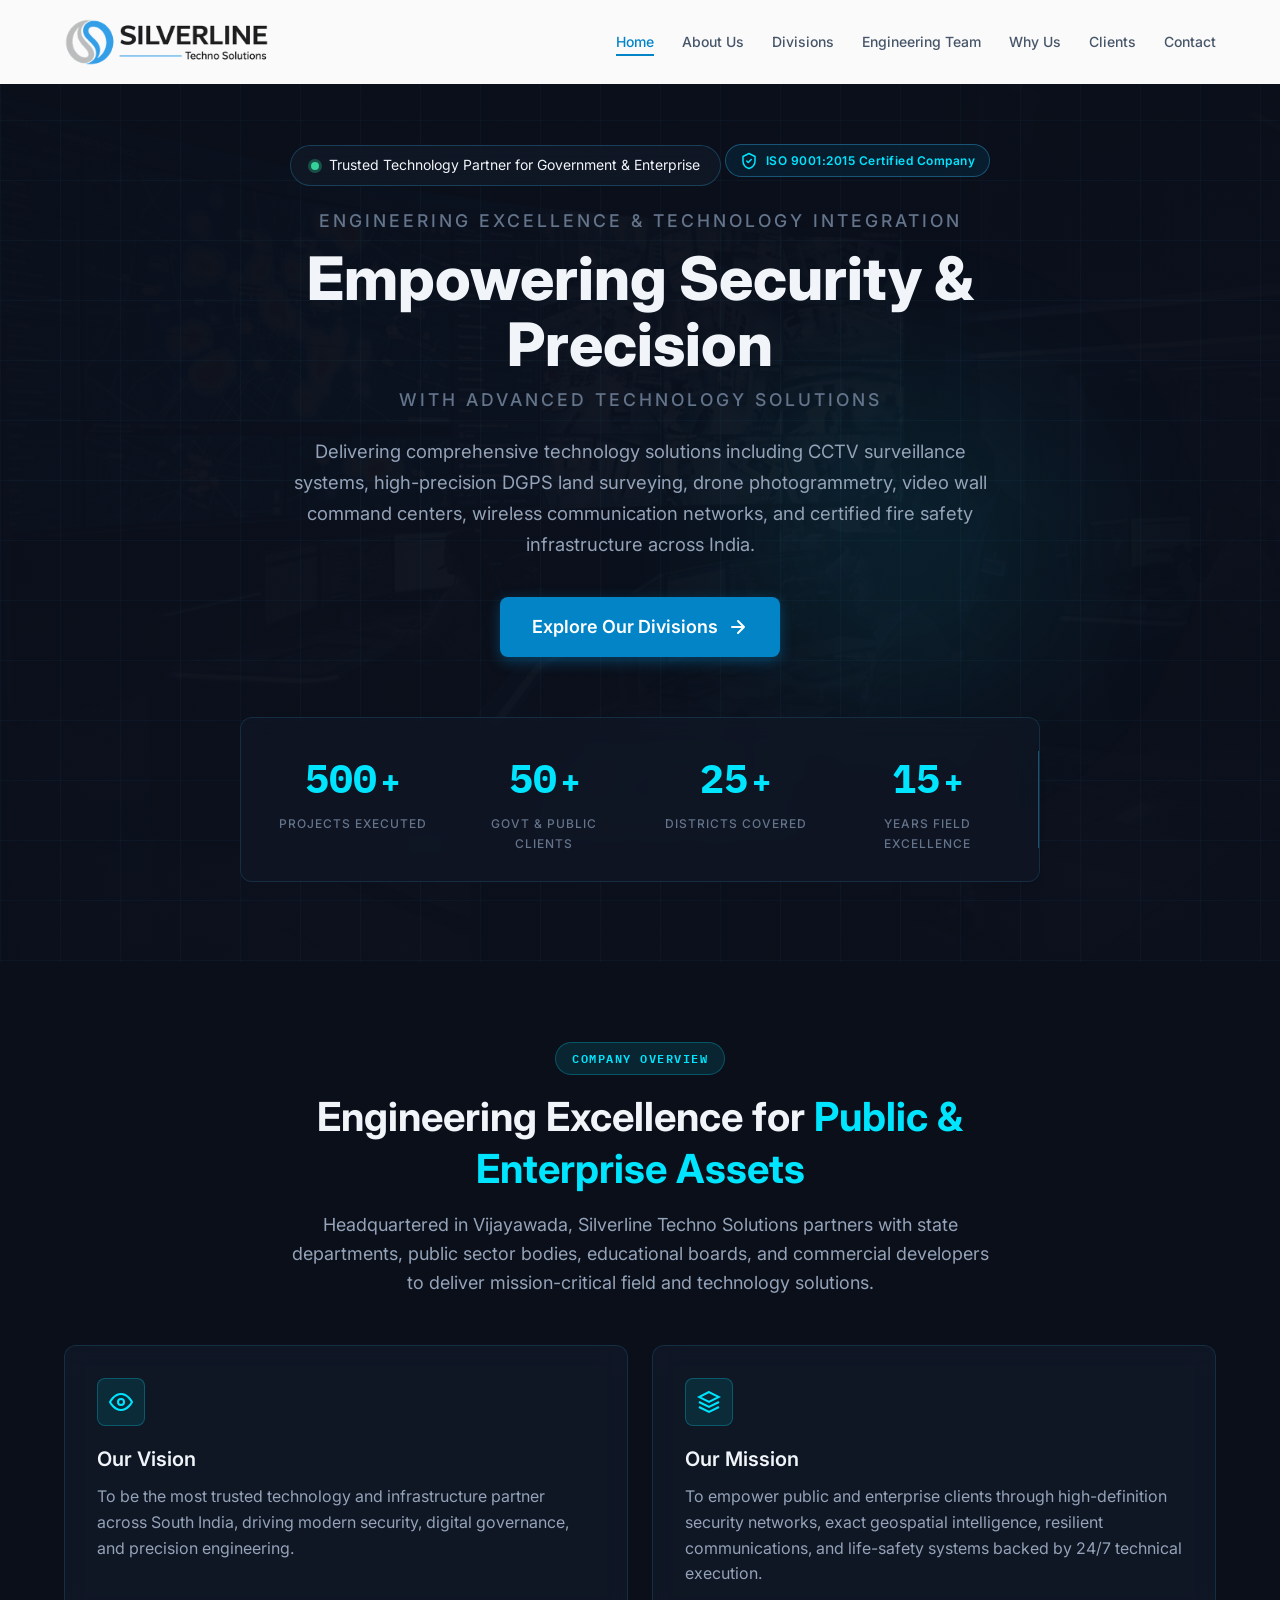
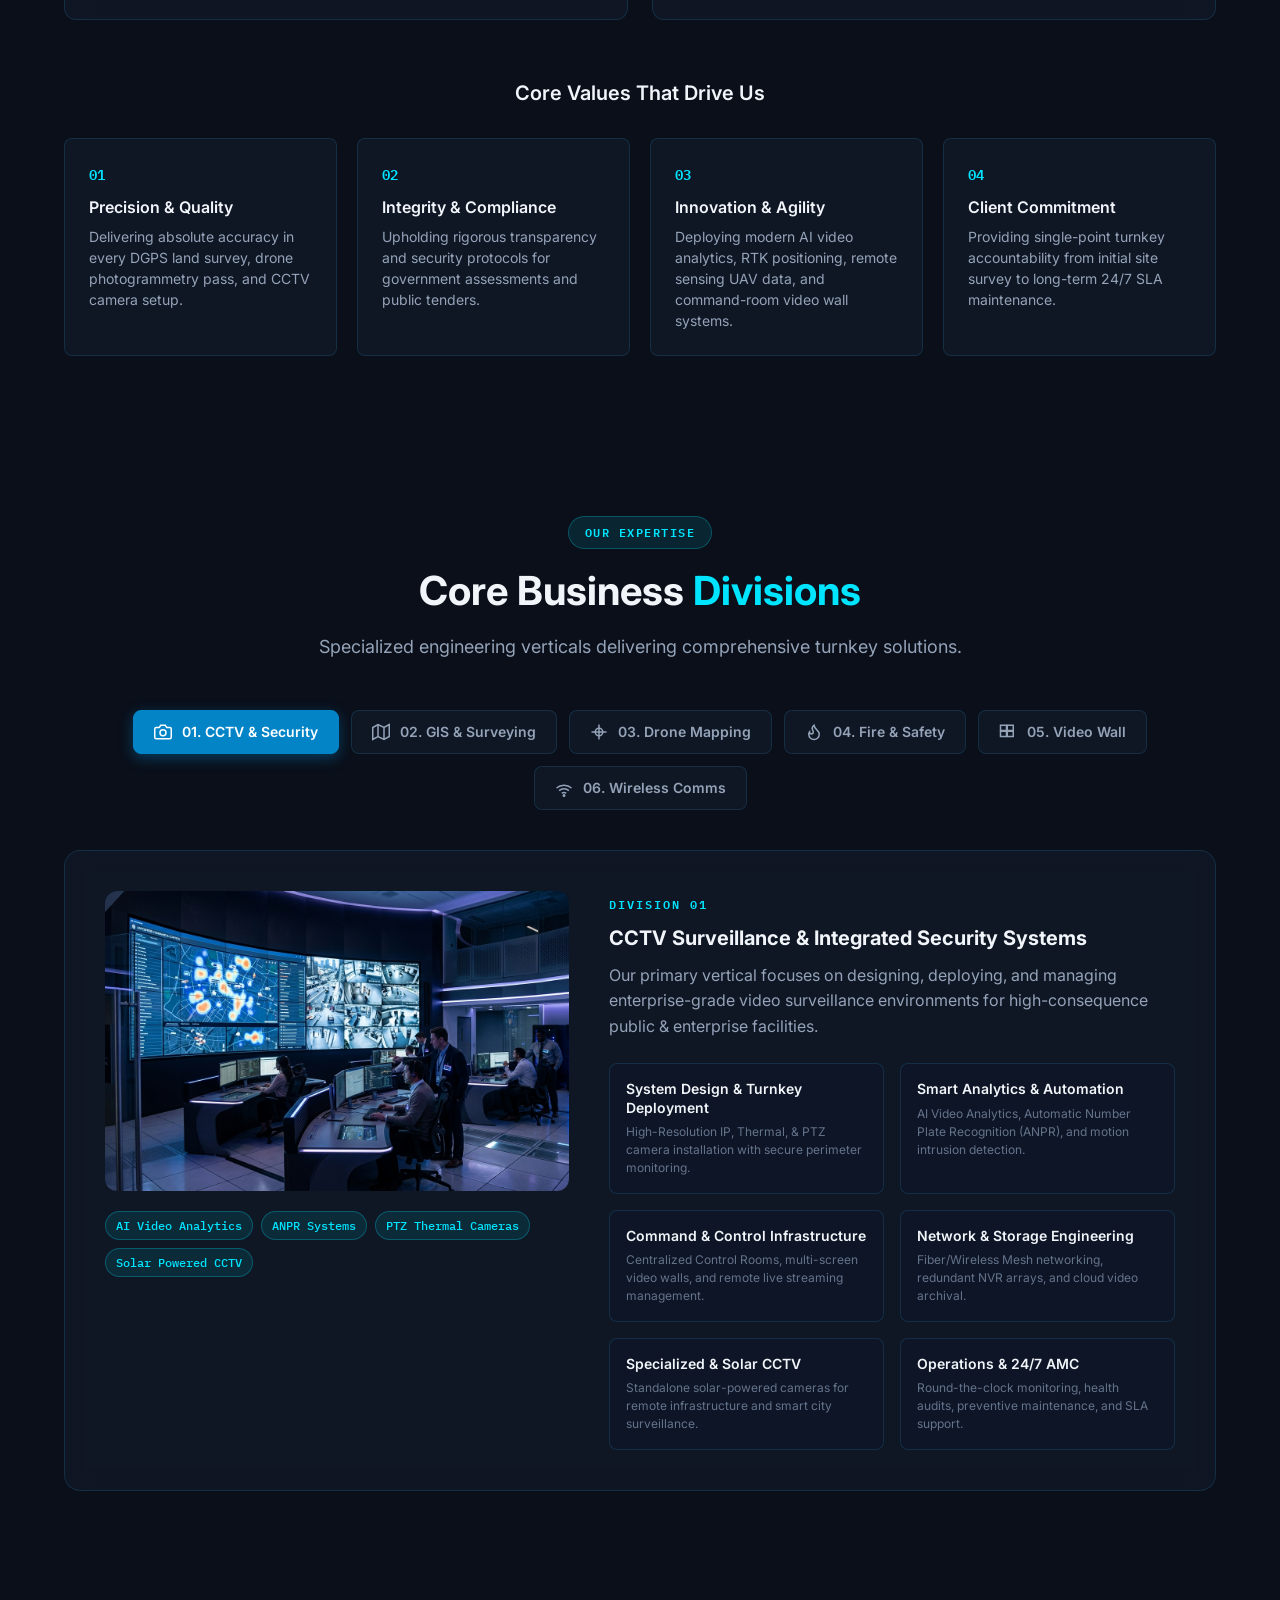
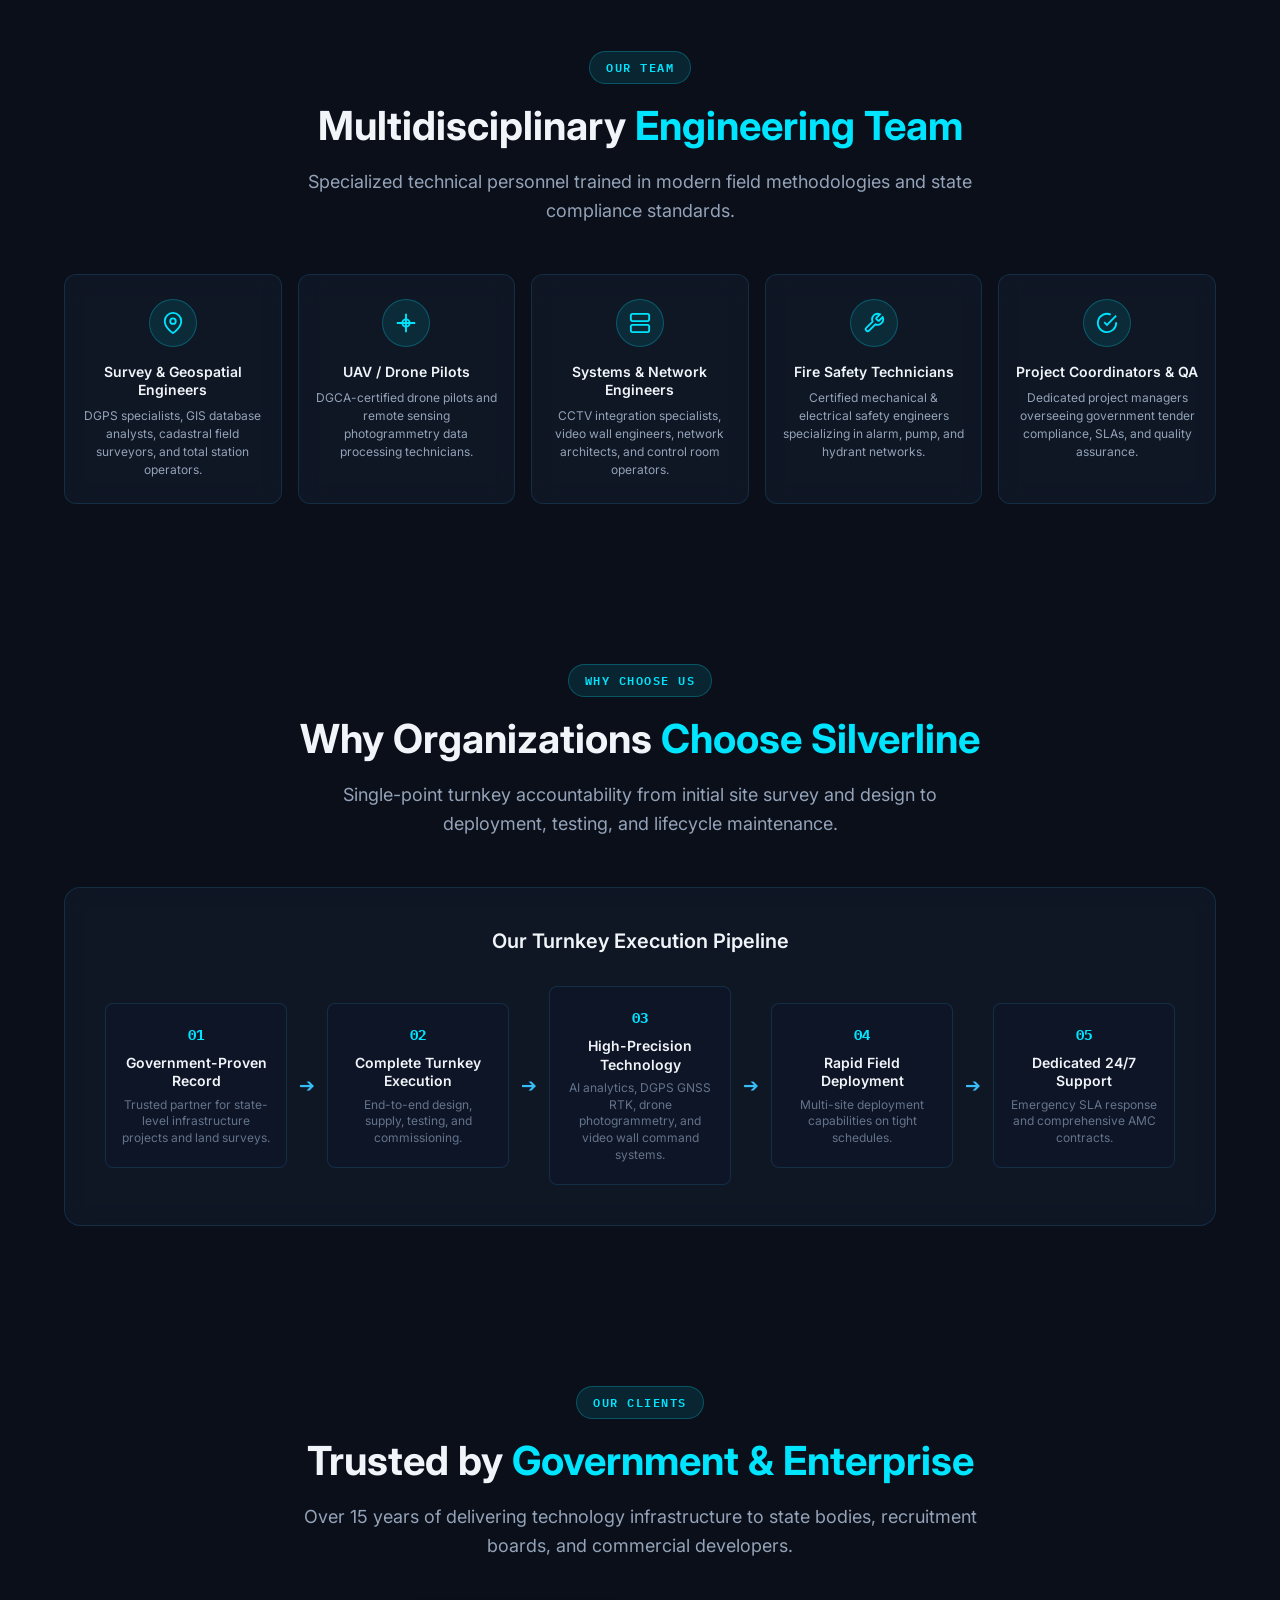
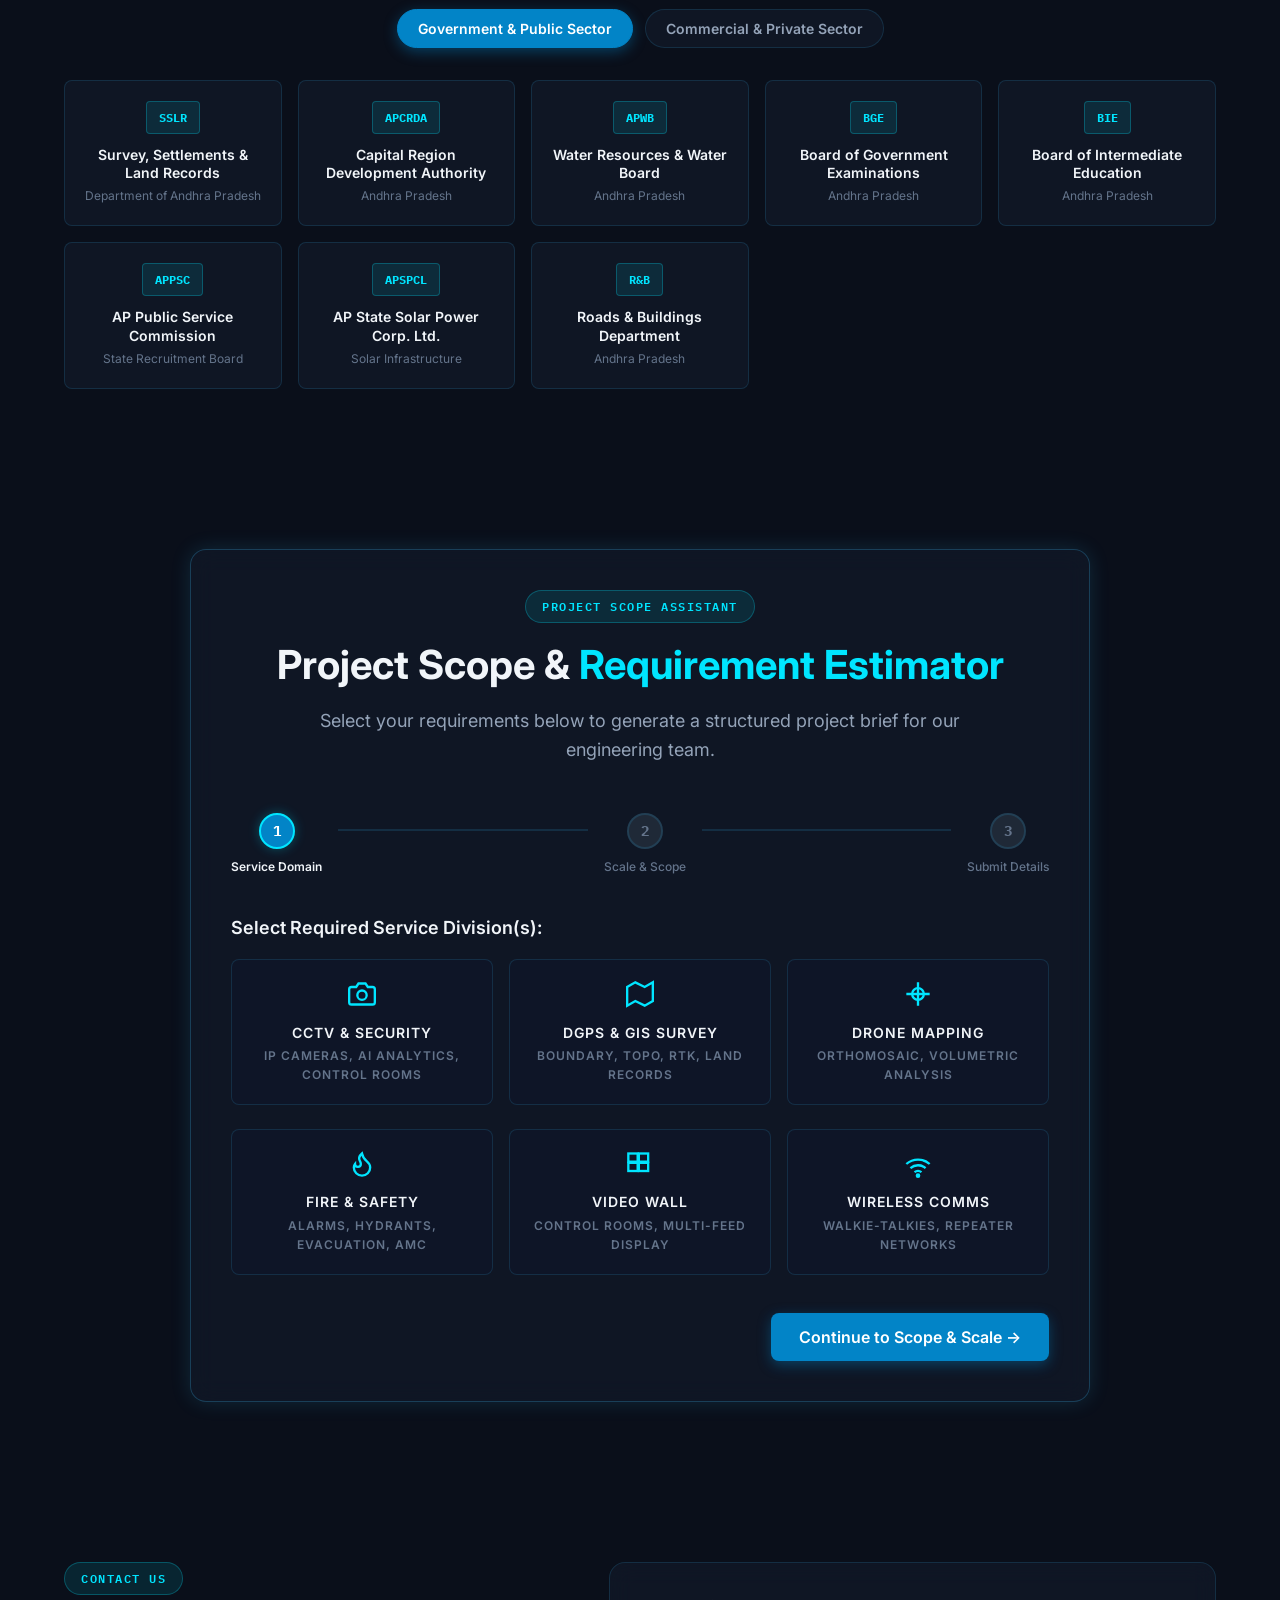
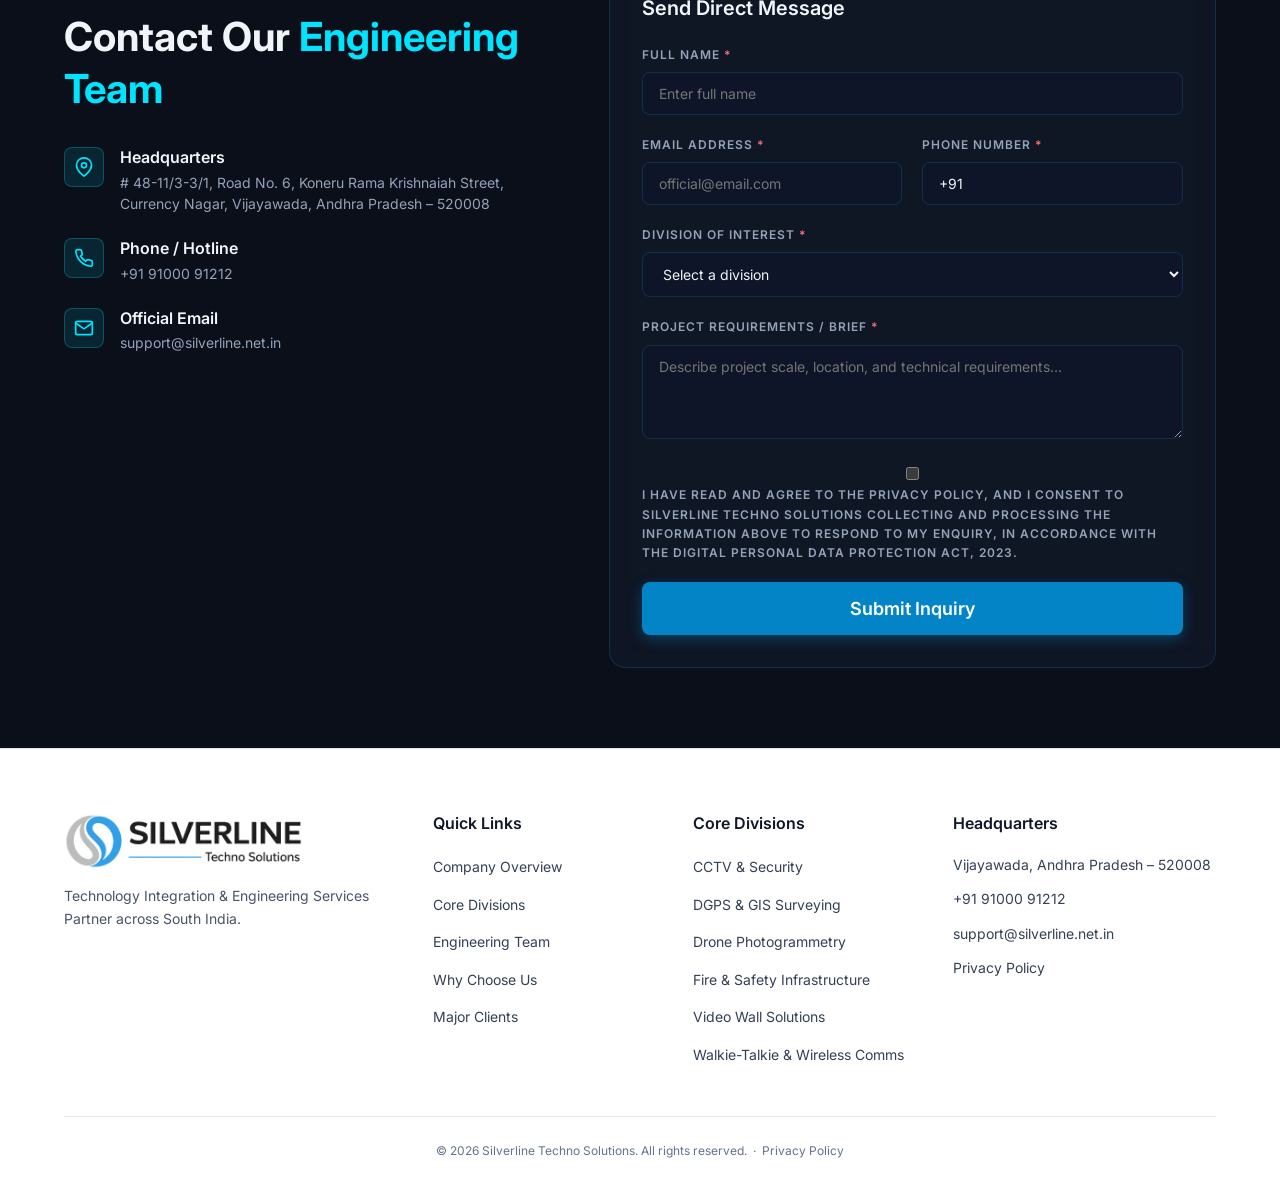
==== commit 1ed45610: "Add files via upload" ====
--- a/website-index.html
+++ b/website-index.html
@@ -834,7 +834,7 @@
 <div class="form-group form-consent">
 <label class="consent-check" id="wiz-consent-wrap">
 <input type="checkbox" id="wiz_consent" required>
-<span>I agree to the <a href="privacy-policy.html" target="_blank" rel="noopener">Privacy Policy</a> and consent to my data being processed for this proposal.</span>
+<span>I have read and agree to the <a href="privacy-policy.html" target="_blank" rel="noopener">Privacy Policy</a>, and I consent to Silverline Techno Solutions collecting and processing the information above to prepare this proposal, in accordance with the Digital Personal Data Protection Act, 2023.</span>
 </label>
 </div>
 <div class="wizard-actions">
@@ -923,7 +923,7 @@
 <div class="form-group form-consent">
 <label class="consent-check" id="consent-wrap">
 <input type="checkbox" id="consent" name="consent" required aria-describedby="consent-error">
-<span>I agree to the <a href="privacy-policy.html" target="_blank" rel="noopener">Privacy Policy</a> and consent to my data being processed for this enquiry.</span>
+<span>I have read and agree to the <a href="privacy-policy.html" target="_blank" rel="noopener">Privacy Policy</a>, and I consent to Silverline Techno Solutions collecting and processing the information above to respond to my enquiry, in accordance with the Digital Personal Data Protection Act, 2023.</span>
 </label>
 <span class="form-error" id="consent-error" role="alert" aria-live="polite"></span>
 </div>
